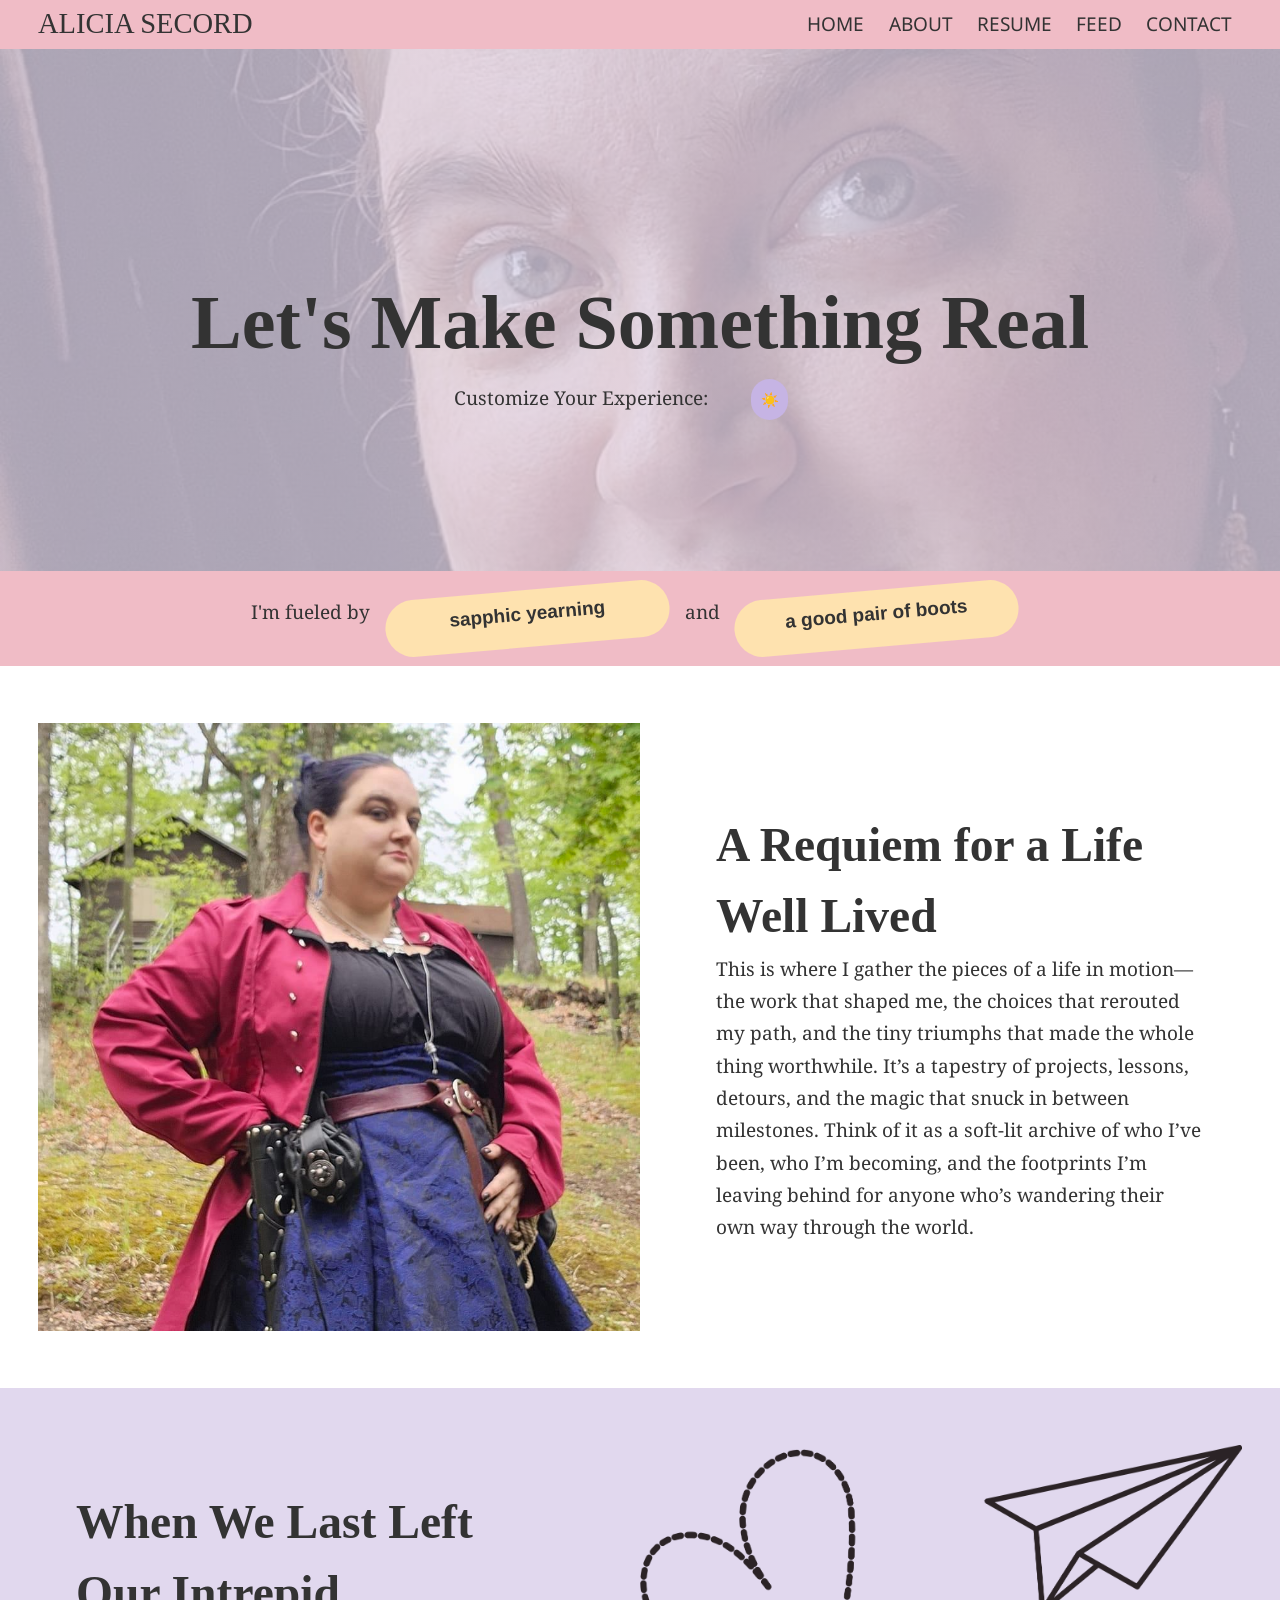
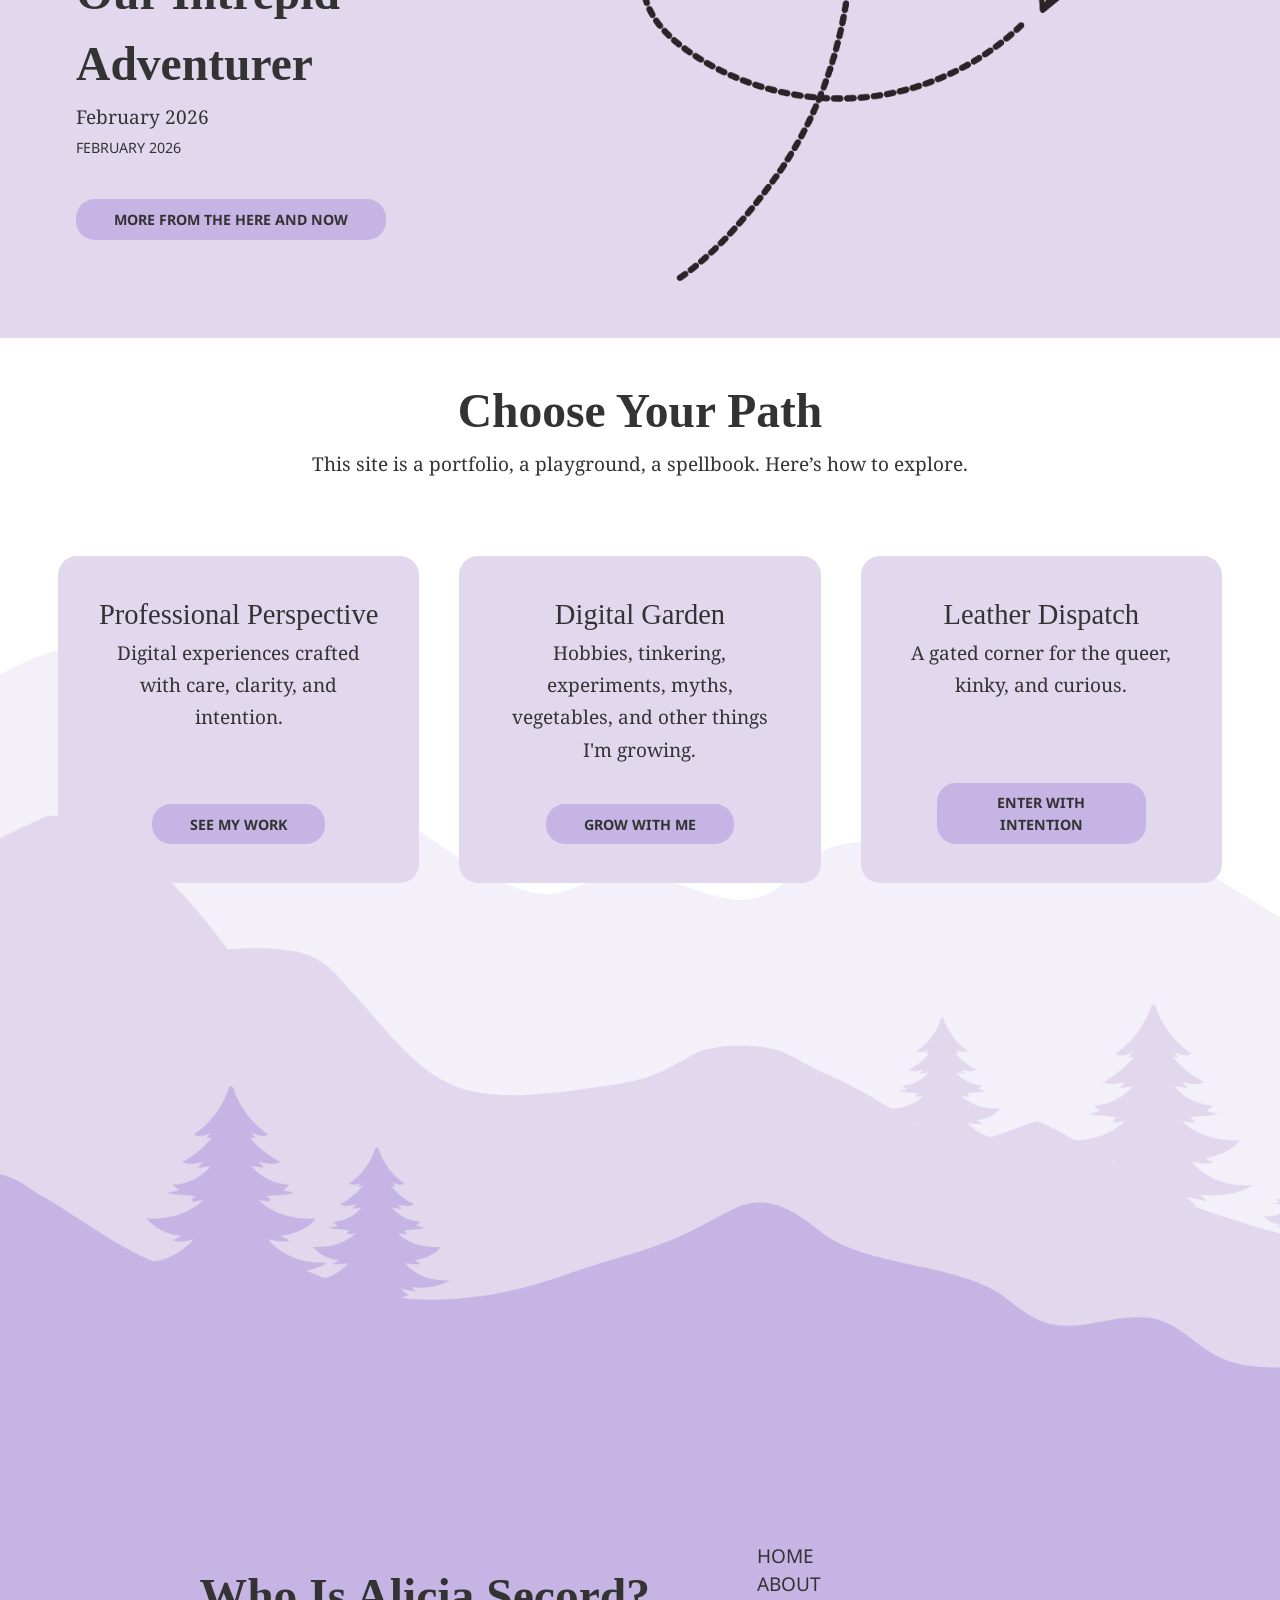
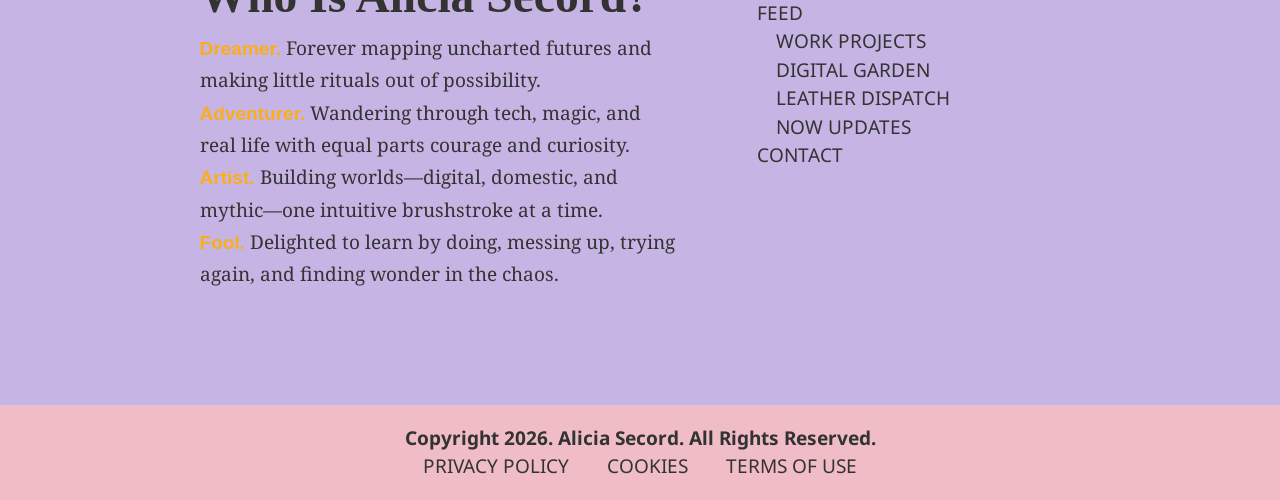
==== index.html @ cc332900 "Home Page v4 Updating responsiveness" ====
<!DOCTYPE html>
<html data-theme="system">
<head>
    <title>Alicia Secord | Portfolio, Grimoire, Digital Garden</title>

    <meta name="description" content="Explore the personal website of Alicia Secord, frontend developer and designer.">
    <meta name="robots" content="index, follow">
    <meta name="viewport" content="width=device-width, initial-scale=1.0">
    <meta charset="UTF-8">
    <meta name="author" content="Alicia Secord">
    <meta http-equiv="content-language" content="en">
    <meta name="rating" content="mature" />

    <meta property="og:title" content="Alicia Secord | Portfolio, Grimoire, Digital Garden" />
    <meta property="og:description" content="The personal website of Alicia Secord, frontend developer and designer." />
    <meta property="og:image" content="" />

    <link rel="canonical" href="https://aliciasecord.com">
    <link rel="stylesheet" href="styles.css"> 

    <link rel="preconnect" href="https://fonts.googleapis.com">
    <link rel="preconnect" href="https://fonts.gstatic.com" crossorigin>
    <link href="https://fonts.googleapis.com/css2?family=IM+Fell+DW+Pica:ital@0;1&family=Noto+Sans:ital,wght@0,100..900;1,100..900&family=Noto+Serif:ital,wght@0,100..900;1,100..900&display=swap" rel="stylesheet">
</head>

<body>
    <header>
        <div class="inner">
            <p>Alicia Secord <button id="nav-toggle">☰</button></p>
            <nav id="nav-main mobile-hide">
                <a href="/">Home</a>
                <a href="/about">About</a>
                <a href="/resume">Resume</a>
                <a href="/feed">Feed</a>
                <a href="/contact">Contact</a>
            </nav>
        </div>
    </header>
    <main>
        <section class="background-image hero" id="home-hero">
            <h1>Let's Make Something Real</h1>
            <p>Customize Your Experience: <button id="theme-toggle" class="btn btn-main" aria-label="Toggle color theme">🌙</button></p>
        </section>
        <section class="" id="fueled-by">
            <p>I'm fueled by <span class="fuel">sapphic yearning</span> and <span class="fuel">a good pair of boots</span></p>
        </section>
        <section class="inner img-module img-left">
            <img class="object-cover" src="images/Alicia-privateer.png" alt="">
            <div class="text-col">
                <h2>A Requiem for a Life Well Lived</h2>
                <p>This is where I gather the pieces of a life in motion—the work that shaped me, the choices that rerouted my path, and the tiny triumphs that made the whole thing worthwhile. It’s a tapestry of projects, lessons, detours, and the magic that snuck in between milestones. Think of it as a soft-lit archive of who I’ve been, who I’m becoming, and the footprints I’m leaving behind for anyone who’s wandering their own way through the world.</p>
            </div>
        </section>
        <section class="inner img-module img-right bg-secondary">
            <img class="dark-icon object-contain" src="images/blast-icon.png" alt="">
            <img class="light-icon object-contain" src="images/airplane-icon.png" alt="">
            <div class="text-col">
                <h2>When We Last Left Our Intrepid Adventurer</h2>
                <p id="now-update">February 2026</p>
                <time id="now-update-timestamp">February 2026</time>
                <p><a class="btn btn-main" href="/now" title="">More From the Here and Now</a></p>
            </div>
        </section>
        <section class="inner padded text-center" id="choose-your-path">
            <h2>Choose Your Path</h2>
            <p>This site is a portfolio, a playground, a spellbook. Here’s how to explore.</p>
            <div class="three-across">
                <article class="background-image">
                    <div>
                        <h3>Professional Perspective</h3>
                        <p>Digital experiences crafted with care, clarity, and intention.</p>
                    </div>
                    <a class="btn btn-main" href="/work" title="">See My Work</a>
                </article>
                <article class="background-image flex-col justify-space-between align-center">
                    <div>
                        <h3>Digital Garden</h3>
                        <p>Hobbies, tinkering, experiments, myths, vegetables, and other things I'm growing.</p>
                    </div>
                    <a class="btn btn-main" href="/hobbies" title="">Grow with Me</a>
                </article>
                <article class="background-image flex-col justify-space-between align-center">
                    <div>
                        <h3>Leather Dispatch</h3>
                        <p>A gated corner for the queer, kinky, and curious.</p>
                    </div>
                    <a class="btn btn-main" href="/dispatch" title="">Enter with Intention</a>
                </article>
            </div>
        </section>
    </main>
    <footer>
        <div id="footer-bg-img" class="background-image">&nbsp;</div>
        <div id="footer-bg">        
        <div class="inner flex-row justify-center align-start">
        <section id="footer-left">
            <h2>Who Is Alicia Secord?</h2>
            <p><mark class="bold">Dreamer.</mark> Forever mapping uncharted futures and making little rituals out of possibility.</p>
            <p><mark class="bold">Adventurer.</mark> Wandering through tech, magic, and real life with   equal parts courage and curiosity.</p>
            <p><mark class="bold">Artist.</mark> Building worlds—digital, domestic, and mythic—one intuitive brushstroke at a time.</p>
            <p><mark class="bold">Fool.</mark> Delighted to learn by doing, messing up, trying again, and finding wonder in the chaos.</p>
        </section>
        <section id="footer-nav" class="flex-col">
            <a href="/">Home</a>
            <a href="/about">About</a>
            <a href="/feed">Feed</a>
            <div class="footer-subnav">
                <a href="/feed/work-projects">Work Projects</a>
                <a href="/feed/digital-garden">Digital Garden</a>
                <a href="/feed/leather-dispatch">Leather Dispatch</a>
                <a href="/feed/updates">Now Updates</a>
            </div>
            <a href="/contact">Contact</a>
        </section>
        </div>
        </div>
        <section id="footer-copyright" class="text-center">
            <h2>Copyright 2026. Alicia Secord. All Rights Reserved.</h2>
            <div class="flex-row justify-center" id="footer-terms">
                <a class="/terms/privacy-policy">Privacy Policy</a>
                <a class="/terms/cookies">Cookies</a>
                <a class="/terms/terms-of-use">Terms of Use</a>
            </div>
        </section>
    </footer>

    <script src="scripts/theme.js"></script>

</body>
</html>
---- styles.css ----
@charset "UTF-8";

@layer reset, theme, utilities;

@import "styles/reset.css" layer(reset);
@import "styles/theme.css" layer(theme);
@import "styles/utilities.css" layer(utilities);
@import "styles/components.css" layer(components);
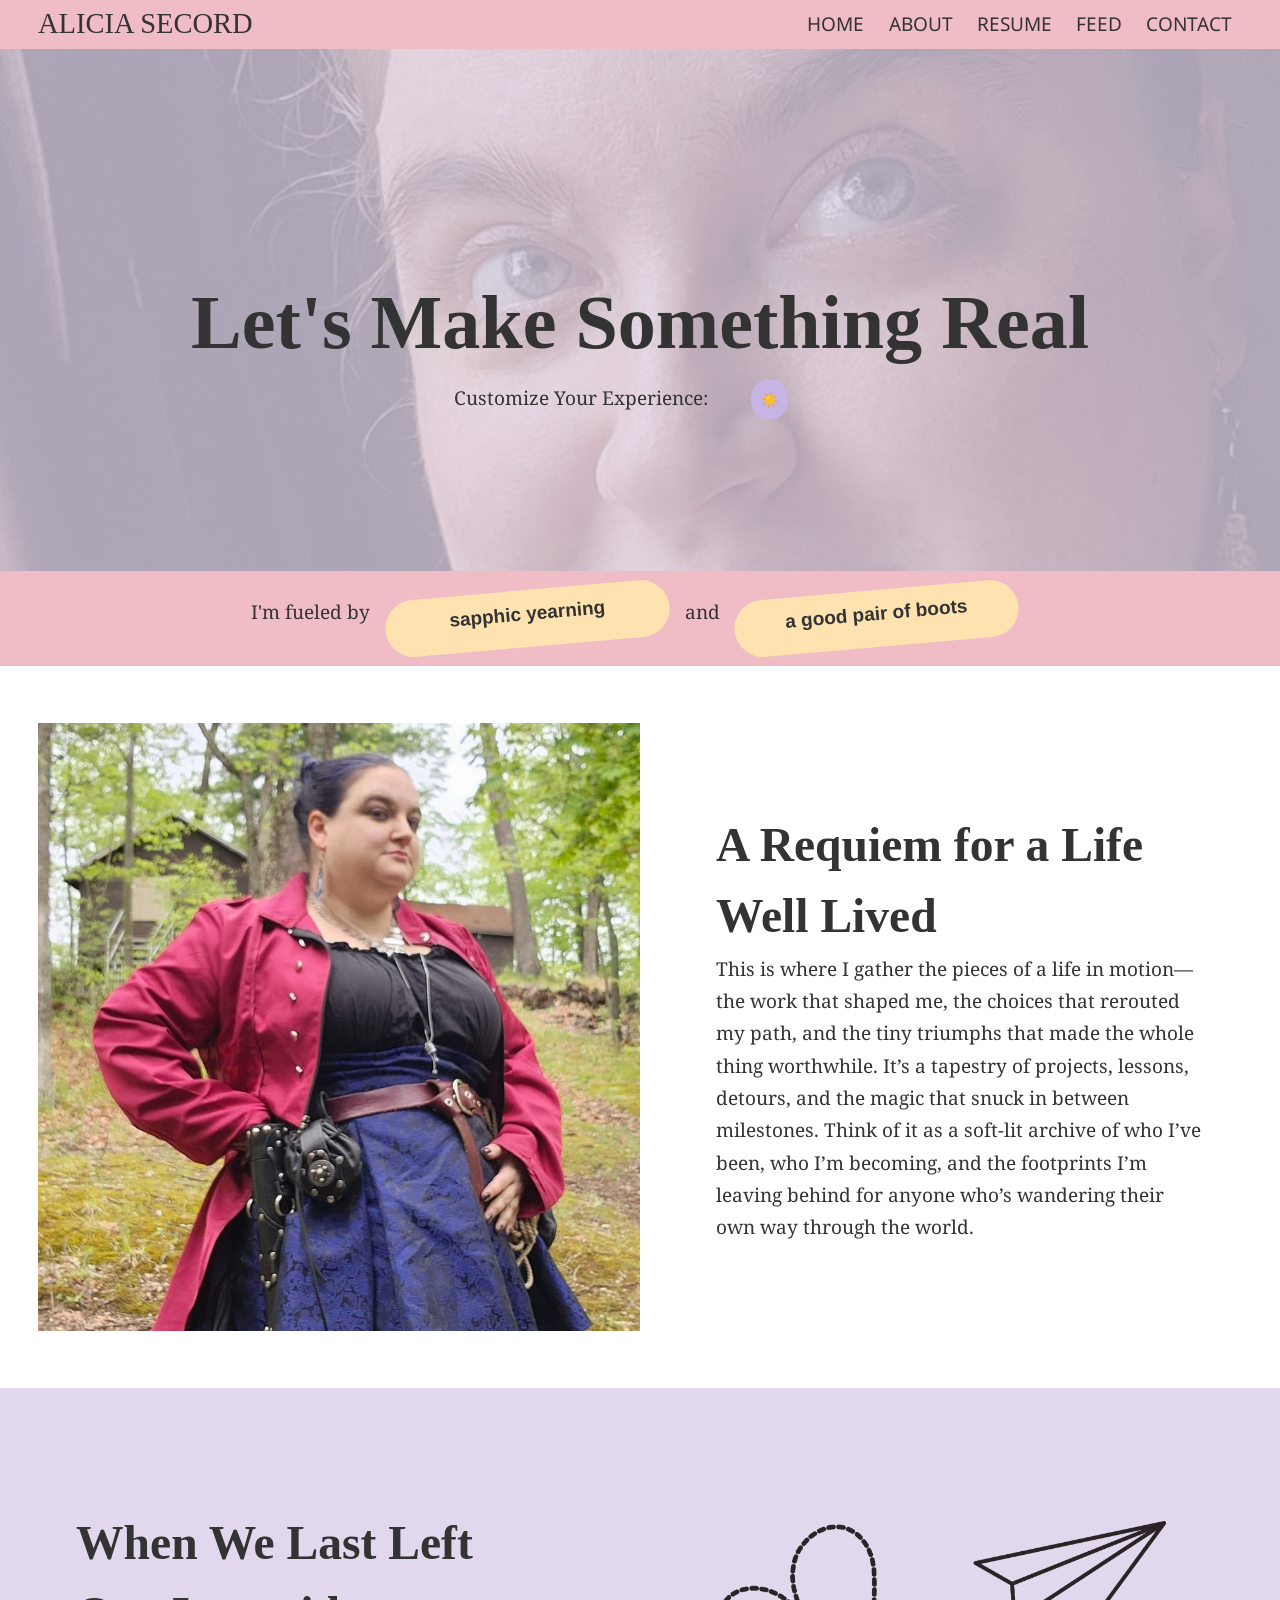
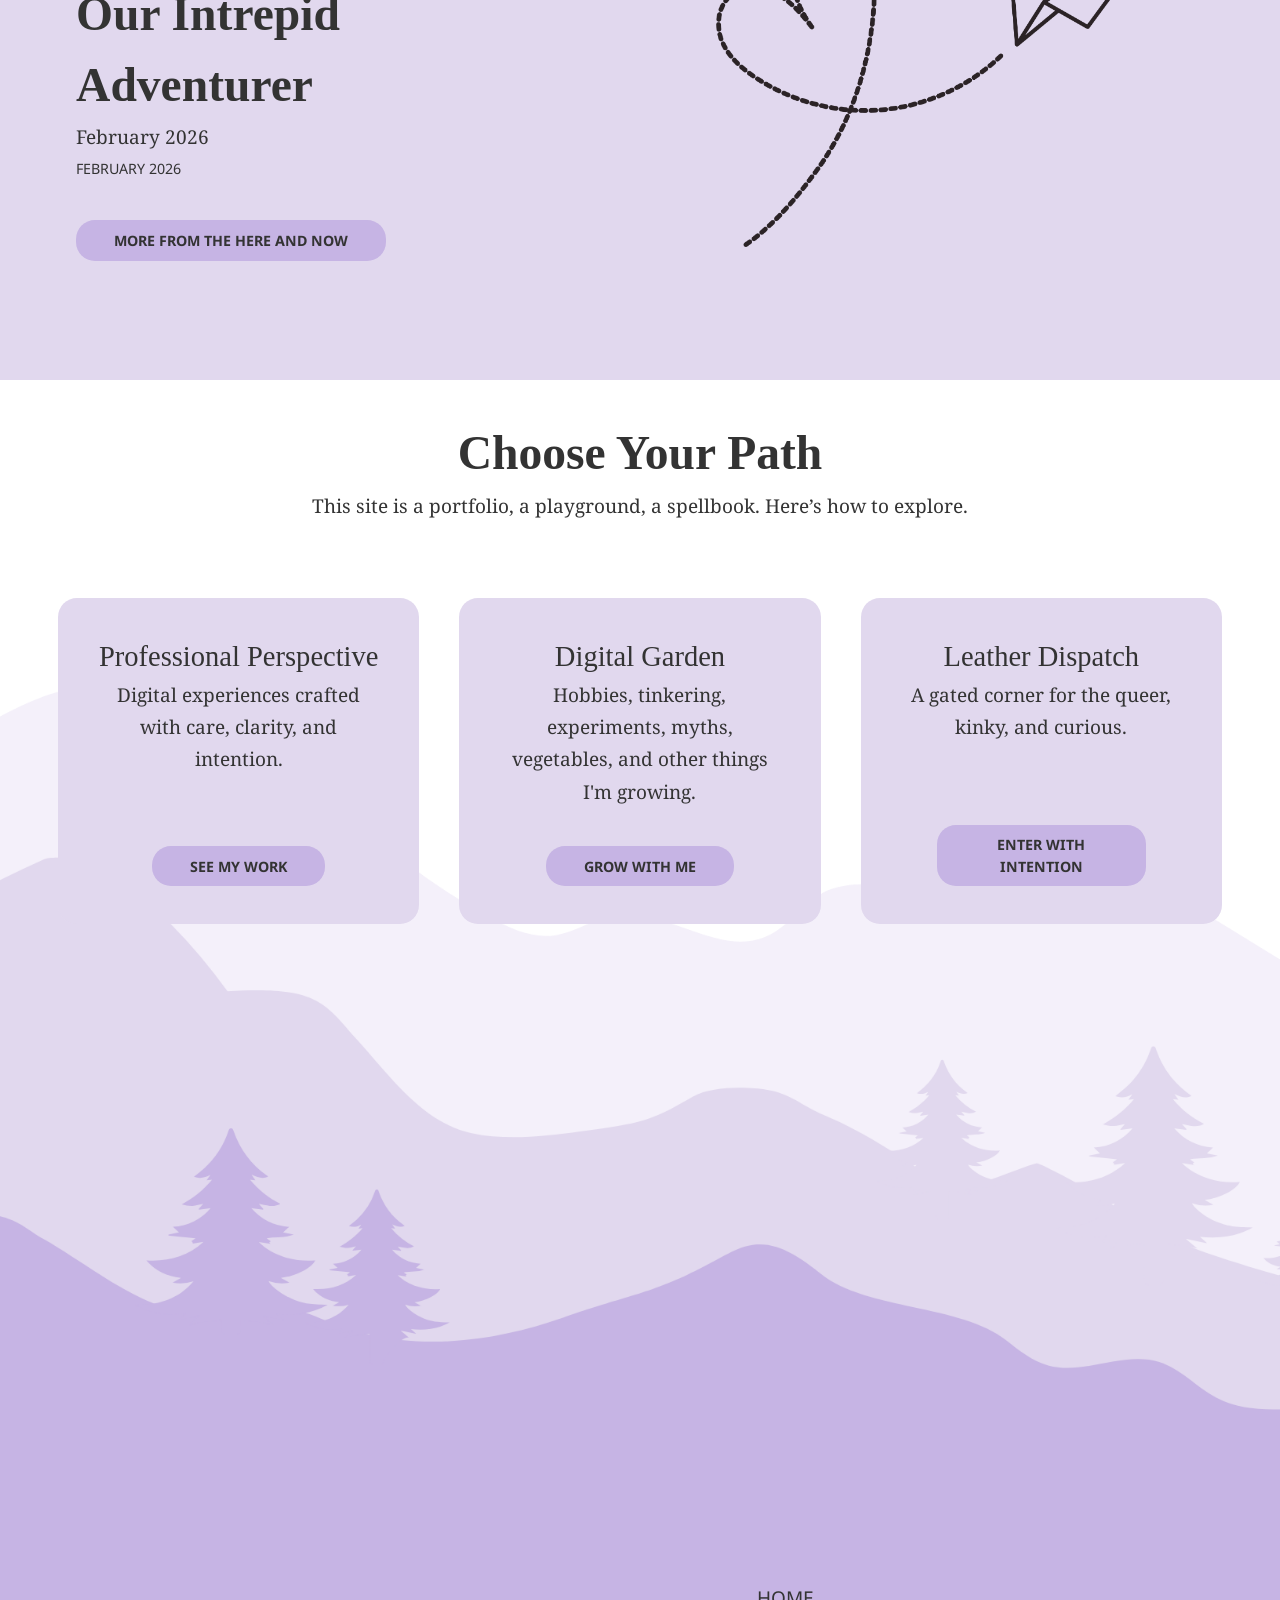
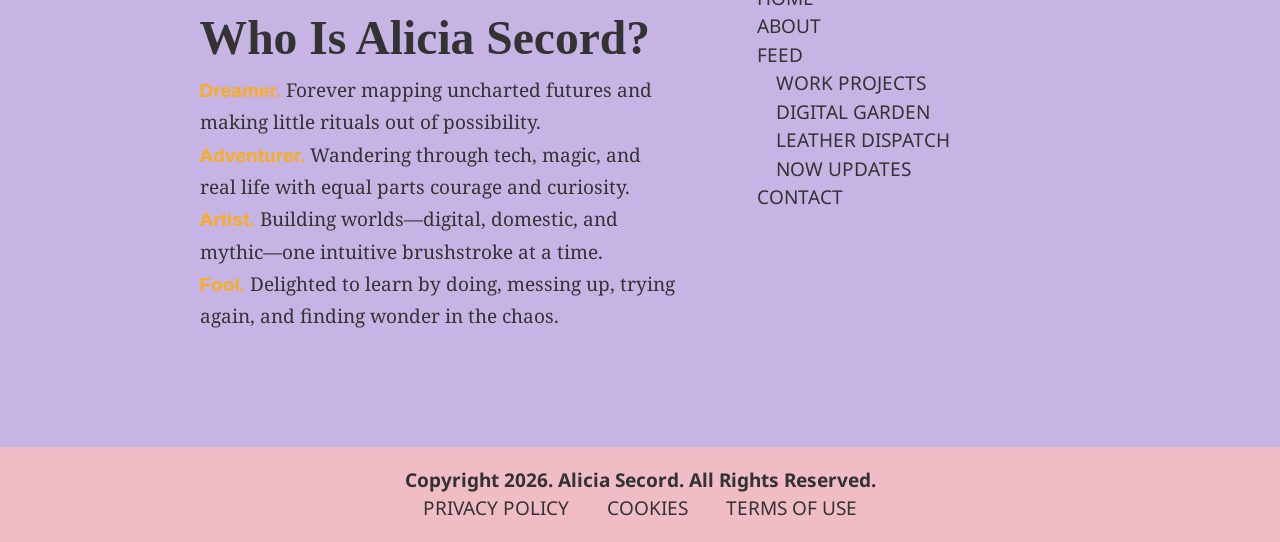
==== commit dd71e2b6: "Homepage v0.9" ====
--- a/index.html
+++ b/index.html
@@ -27,7 +27,7 @@
     <header>
         <div class="inner">
             <p>Alicia Secord <button id="nav-toggle">☰</button></p>
-            <nav id="nav-main mobile-hide">
+            <nav id="nav-main" class="mobile-hide">
                 <a href="/">Home</a>
                 <a href="/about">About</a>
                 <a href="/resume">Resume</a>
@@ -125,6 +125,7 @@
     </footer>
 
     <script src="scripts/theme.js"></script>
+    <script src="scripts/menu.js"></script>
 
 </body>
 </html> 
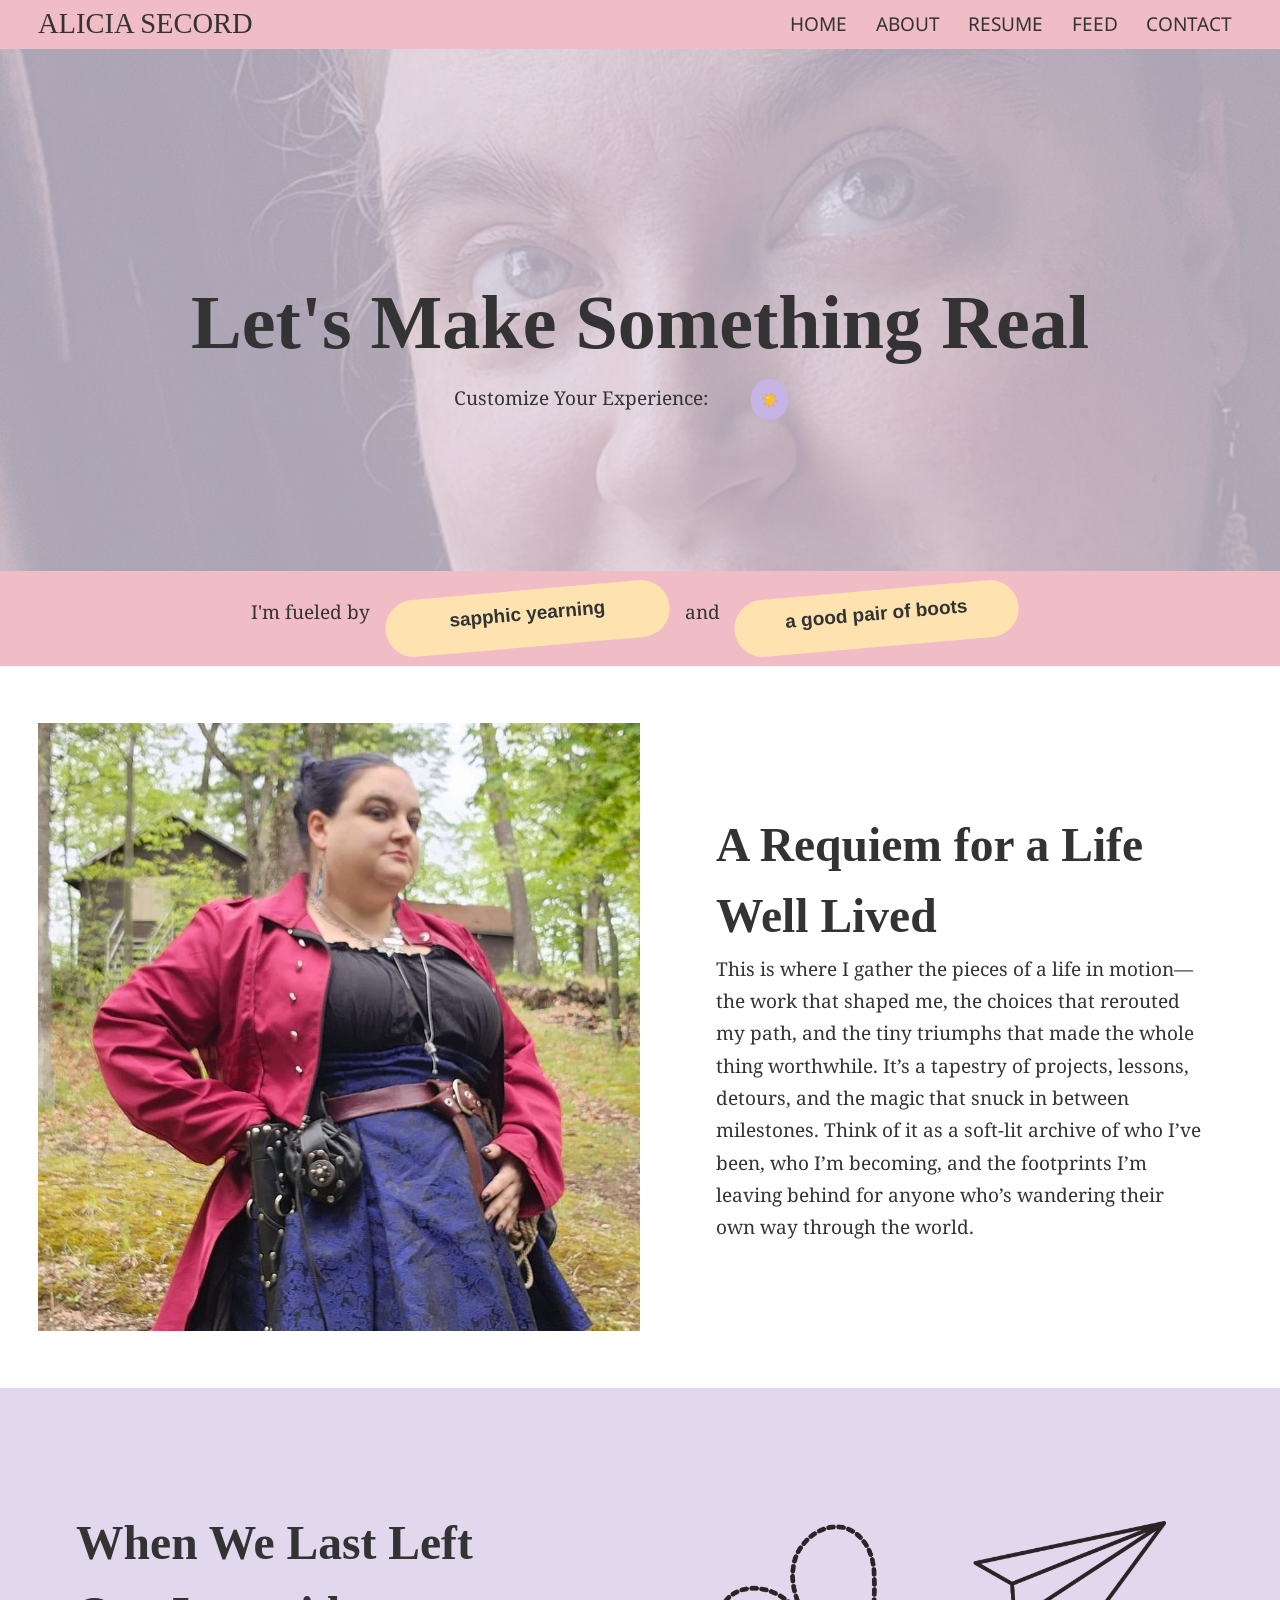
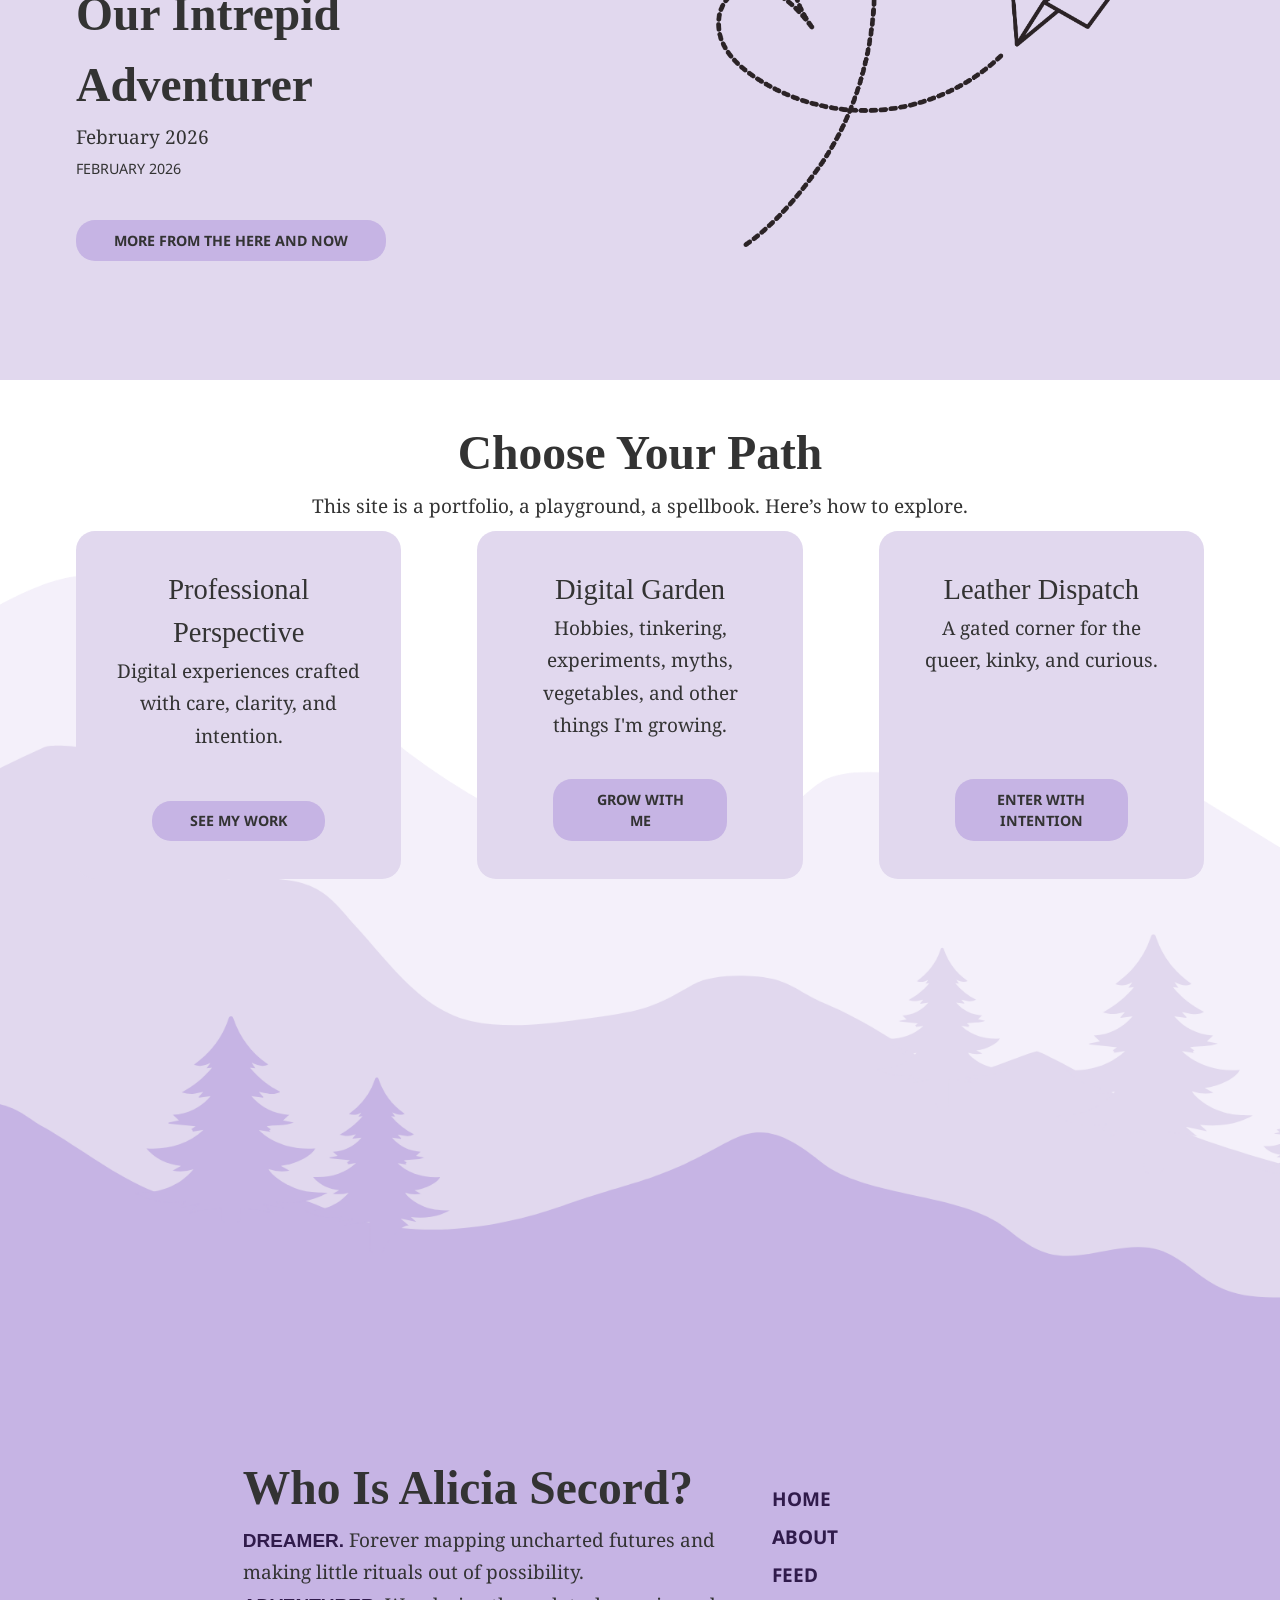
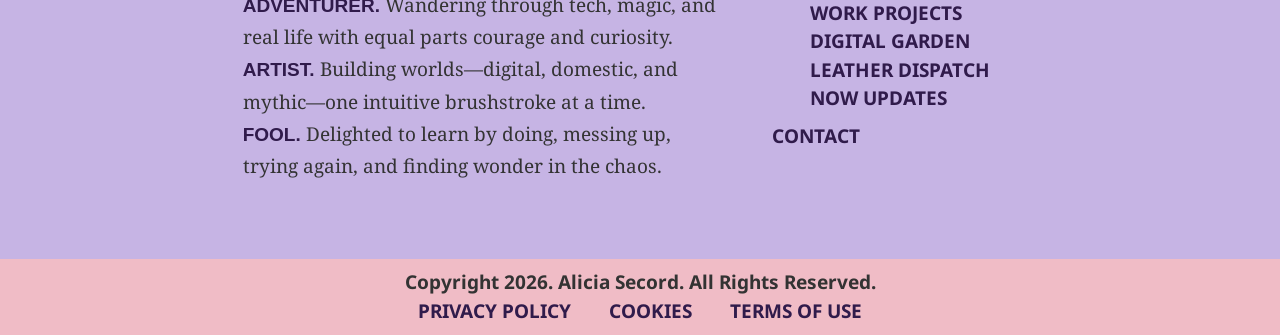
==== commit 39f764ef: "Home Page v0.15" ====
--- a/index.html
+++ b/index.html
@@ -26,7 +26,7 @@
 <body>
     <header>
         <div class="inner">
-            <p>Alicia Secord <button id="nav-toggle">☰</button></p>
+            <div id="header-label"><p>Alicia Secord</p> <button id="nav-toggle">☰</button></div>
             <nav id="nav-main" class="mobile-hide">
                 <a href="/">Home</a>
                 <a href="/about">About</a>
@@ -90,9 +90,9 @@
         </section>
     </main>
     <footer>
-        <div id="footer-bg-img" class="background-image">&nbsp;</div>
+        <div id="footer-bg-img">&nbsp;</div>
         <div id="footer-bg">        
-        <div class="inner flex-row justify-center align-start">
+        <div class="inner">
         <section id="footer-left">
             <h2>Who Is Alicia Secord?</h2>
             <p><mark class="bold">Dreamer.</mark> Forever mapping uncharted futures and making little rituals out of possibility.</p>
@@ -100,7 +100,7 @@
             <p><mark class="bold">Artist.</mark> Building worlds—digital, domestic, and mythic—one intuitive brushstroke at a time.</p>
             <p><mark class="bold">Fool.</mark> Delighted to learn by doing, messing up, trying again, and finding wonder in the chaos.</p>
         </section>
-        <section id="footer-nav" class="flex-col">
+        <section id="footer-nav">
             <a href="/">Home</a>
             <a href="/about">About</a>
             <a href="/feed">Feed</a>
@@ -114,7 +114,7 @@
         </section>
         </div>
         </div>
-        <section id="footer-copyright" class="text-center">
+        <section id="footer-copyright">
             <h2>Copyright 2026. Alicia Secord. All Rights Reserved.</h2>
             <div class="flex-row justify-center" id="footer-terms">
                 <a class="/terms/privacy-policy">Privacy Policy</a>
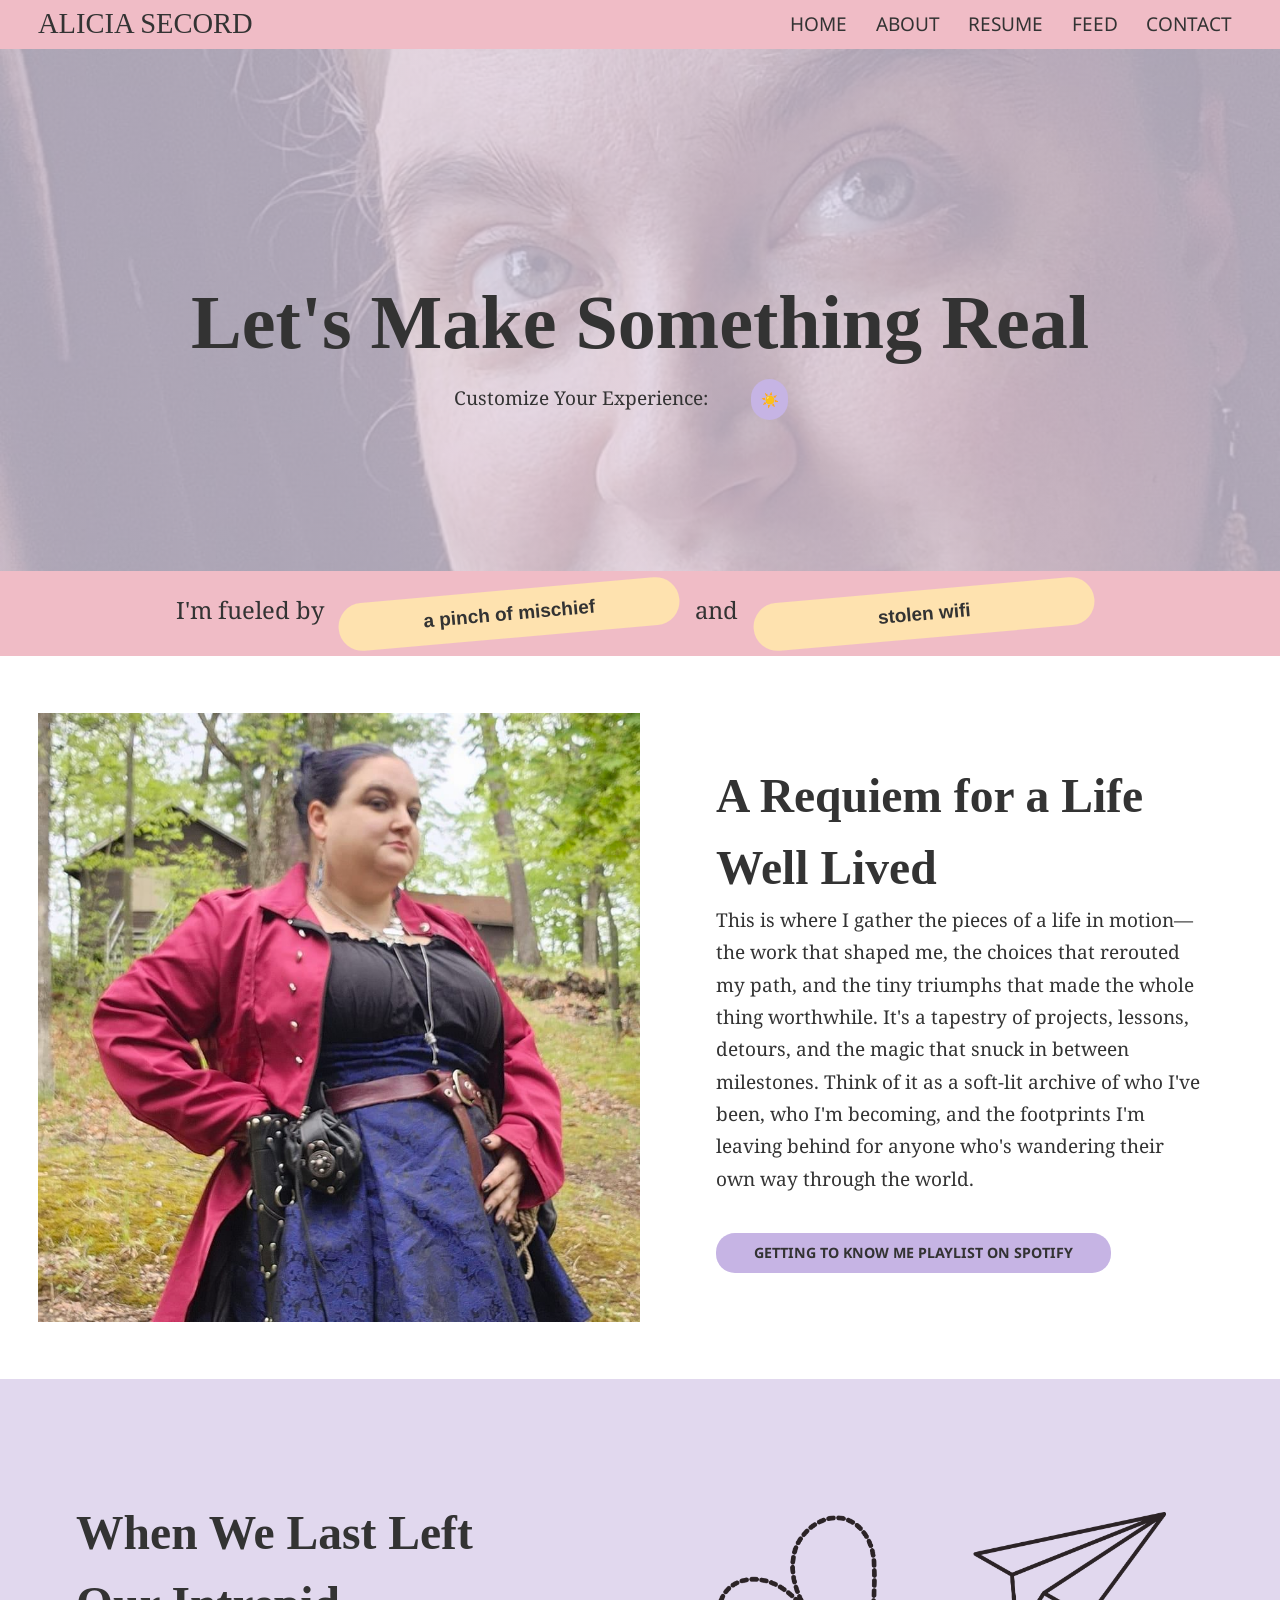
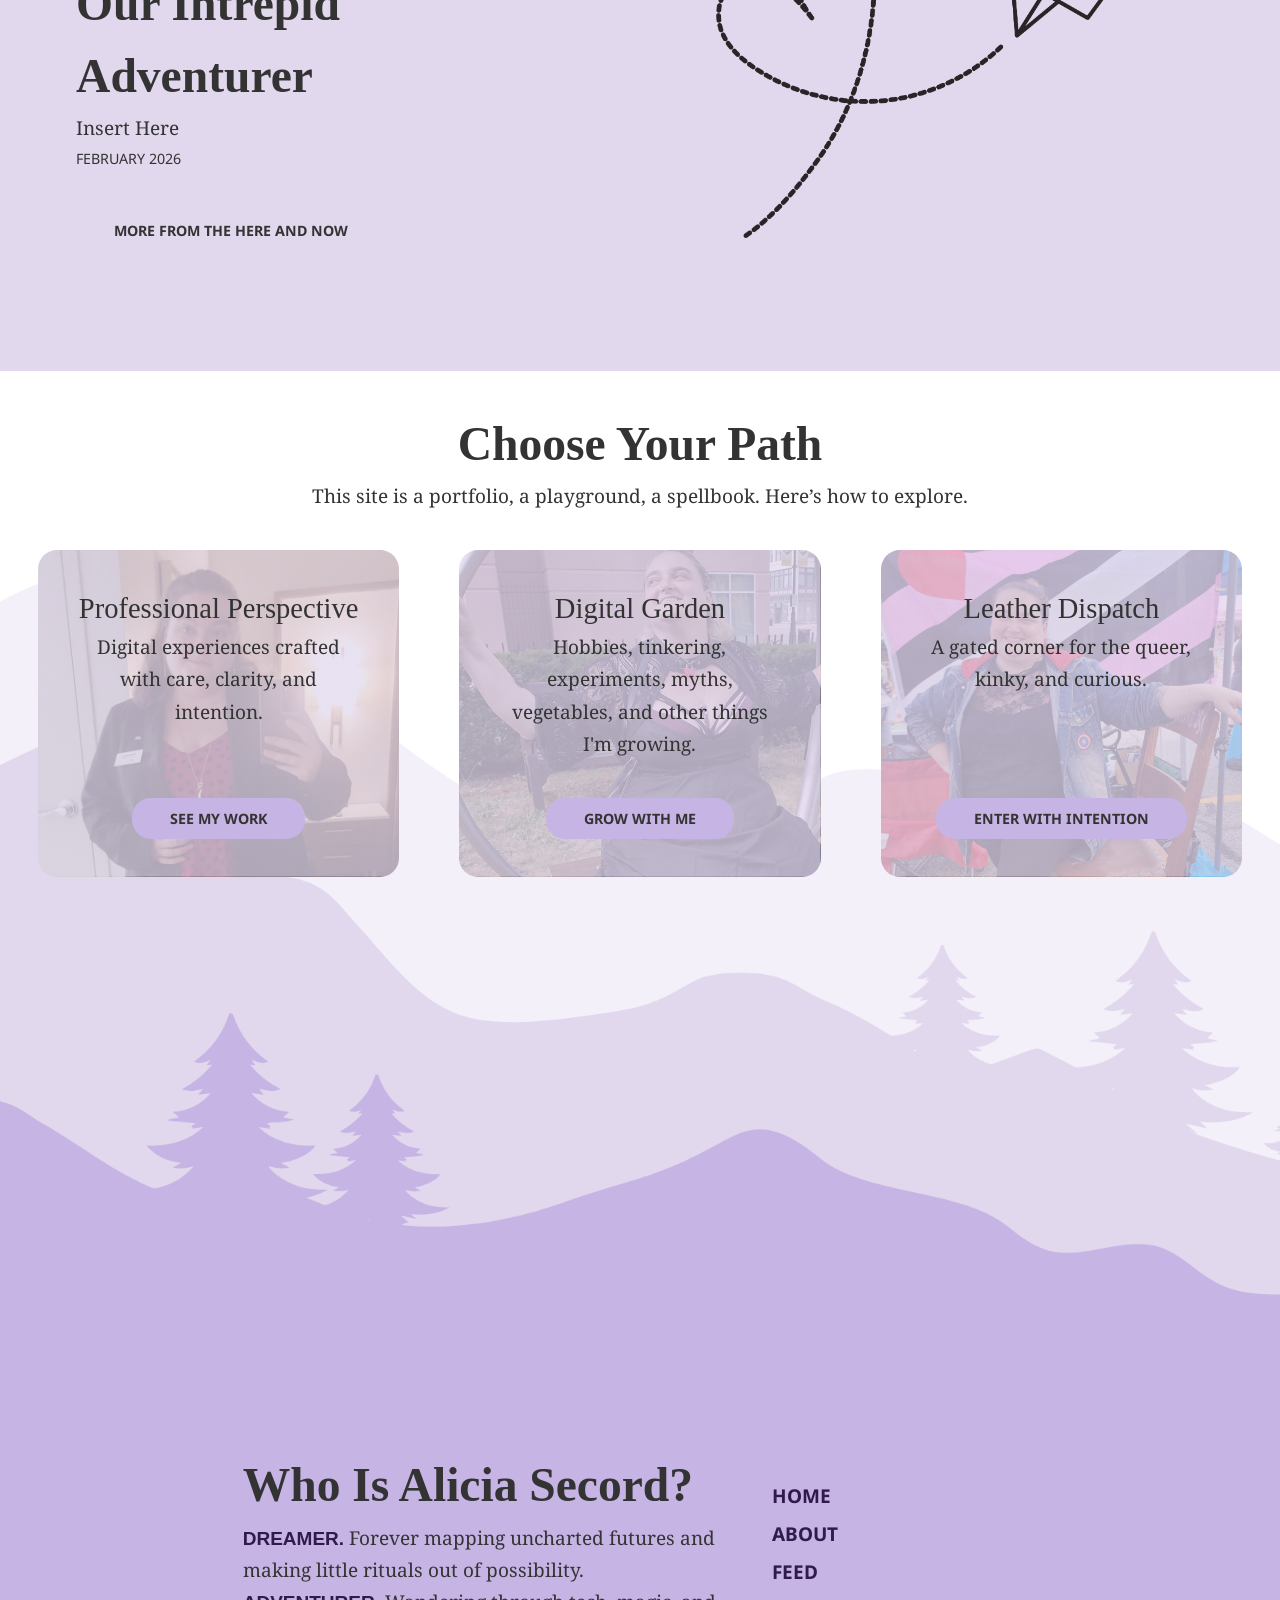
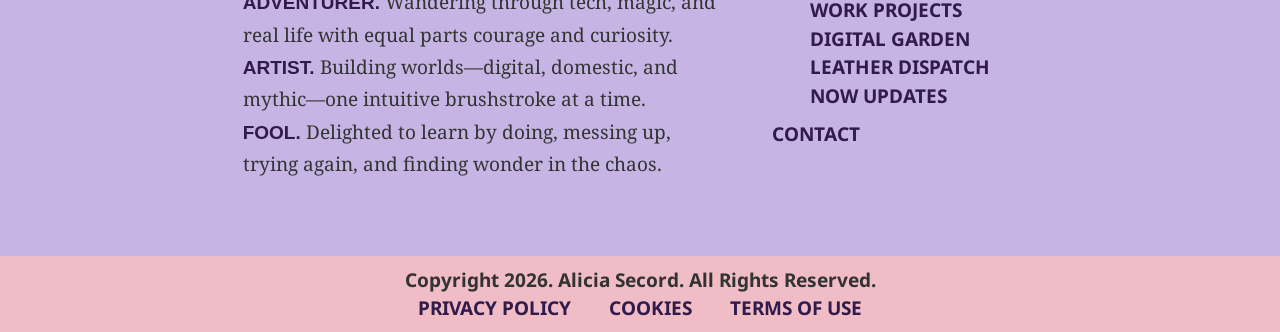
==== commit 0c573e8b: "Home Page v1.0 Home page details are done!" ====
--- a/index.html
+++ b/index.html
@@ -41,14 +41,15 @@
             <h1>Let's Make Something Real</h1>
             <p>Customize Your Experience: <button id="theme-toggle" class="btn btn-main" aria-label="Toggle color theme">🌙</button></p>
         </section>
-        <section class="" id="fueled-by">
-            <p>I'm fueled by <span class="fuel">sapphic yearning</span> and <span class="fuel">a good pair of boots</span></p>
+        <section id="fueled-by">
+            <p><span>I'm fueled by</span> <span class="fuel">sapphic yearning</span> <span>and</span> <span class="fuel">a good pair of boots</span></p>
         </section>
         <section class="inner img-module img-left">
             <img class="object-cover" src="images/Alicia-privateer.png" alt="">
             <div class="text-col">
                 <h2>A Requiem for a Life Well Lived</h2>
-                <p>This is where I gather the pieces of a life in motion—the work that shaped me, the choices that rerouted my path, and the tiny triumphs that made the whole thing worthwhile. It’s a tapestry of projects, lessons, detours, and the magic that snuck in between milestones. Think of it as a soft-lit archive of who I’ve been, who I’m becoming, and the footprints I’m leaving behind for anyone who’s wandering their own way through the world.</p>
+                <p>This is where I gather the pieces of a life in motion—the work that shaped me, the choices that rerouted my path, and the tiny triumphs that made the whole thing worthwhile. It's a tapestry of projects, lessons, detours, and the magic that snuck in between milestones. Think of it as a soft-lit archive of who I've been, who I'm becoming, and the footprints I'm leaving behind for anyone who's wandering their own way through the world.</p>
+                <p><a class="btn btn-main" href="https://open.spotify.com/playlist/2QHJ5H9ys5zM08G89kpb28?si=c8ddce1062444d40" title="Spotify link">Getting to Know Me playlist on Spotify</a></p>
             </div>
         </section>
         <section class="inner img-module img-right bg-secondary">
@@ -56,30 +57,30 @@
             <img class="light-icon object-contain" src="images/airplane-icon.png" alt="">
             <div class="text-col">
                 <h2>When We Last Left Our Intrepid Adventurer</h2>
-                <p id="now-update">February 2026</p>
+                <p id="now-update">Insert Here</p>
                 <time id="now-update-timestamp">February 2026</time>
-                <p><a class="btn btn-main" href="/now" title="">More From the Here and Now</a></p>
+                <p><a class="btn btn-secondary" href="/now" title="">More From the Here and Now</a></p>
             </div>
         </section>
         <section class="inner padded text-center" id="choose-your-path">
             <h2>Choose Your Path</h2>
             <p>This site is a portfolio, a playground, a spellbook. Here’s how to explore.</p>
             <div class="three-across">
-                <article class="background-image">
+                <article class="background-image" id="home-professional">
                     <div>
                         <h3>Professional Perspective</h3>
                         <p>Digital experiences crafted with care, clarity, and intention.</p>
                     </div>
                     <a class="btn btn-main" href="/work" title="">See My Work</a>
                 </article>
-                <article class="background-image flex-col justify-space-between align-center">
+                <article class="background-image" id="home-personal">
                     <div>
                         <h3>Digital Garden</h3>
                         <p>Hobbies, tinkering, experiments, myths, vegetables, and other things I'm growing.</p>
                     </div>
                     <a class="btn btn-main" href="/hobbies" title="">Grow with Me</a>
                 </article>
-                <article class="background-image flex-col justify-space-between align-center">
+                <article class="background-image" id="home-leather">
                     <div>
                         <h3>Leather Dispatch</h3>
                         <p>A gated corner for the queer, kinky, and curious.</p>
@@ -126,6 +127,7 @@
 
     <script src="scripts/theme.js"></script>
     <script src="scripts/menu.js"></script>
+    <script src="scripts/fuel.js"></script>
 
 </body>
 </html> 
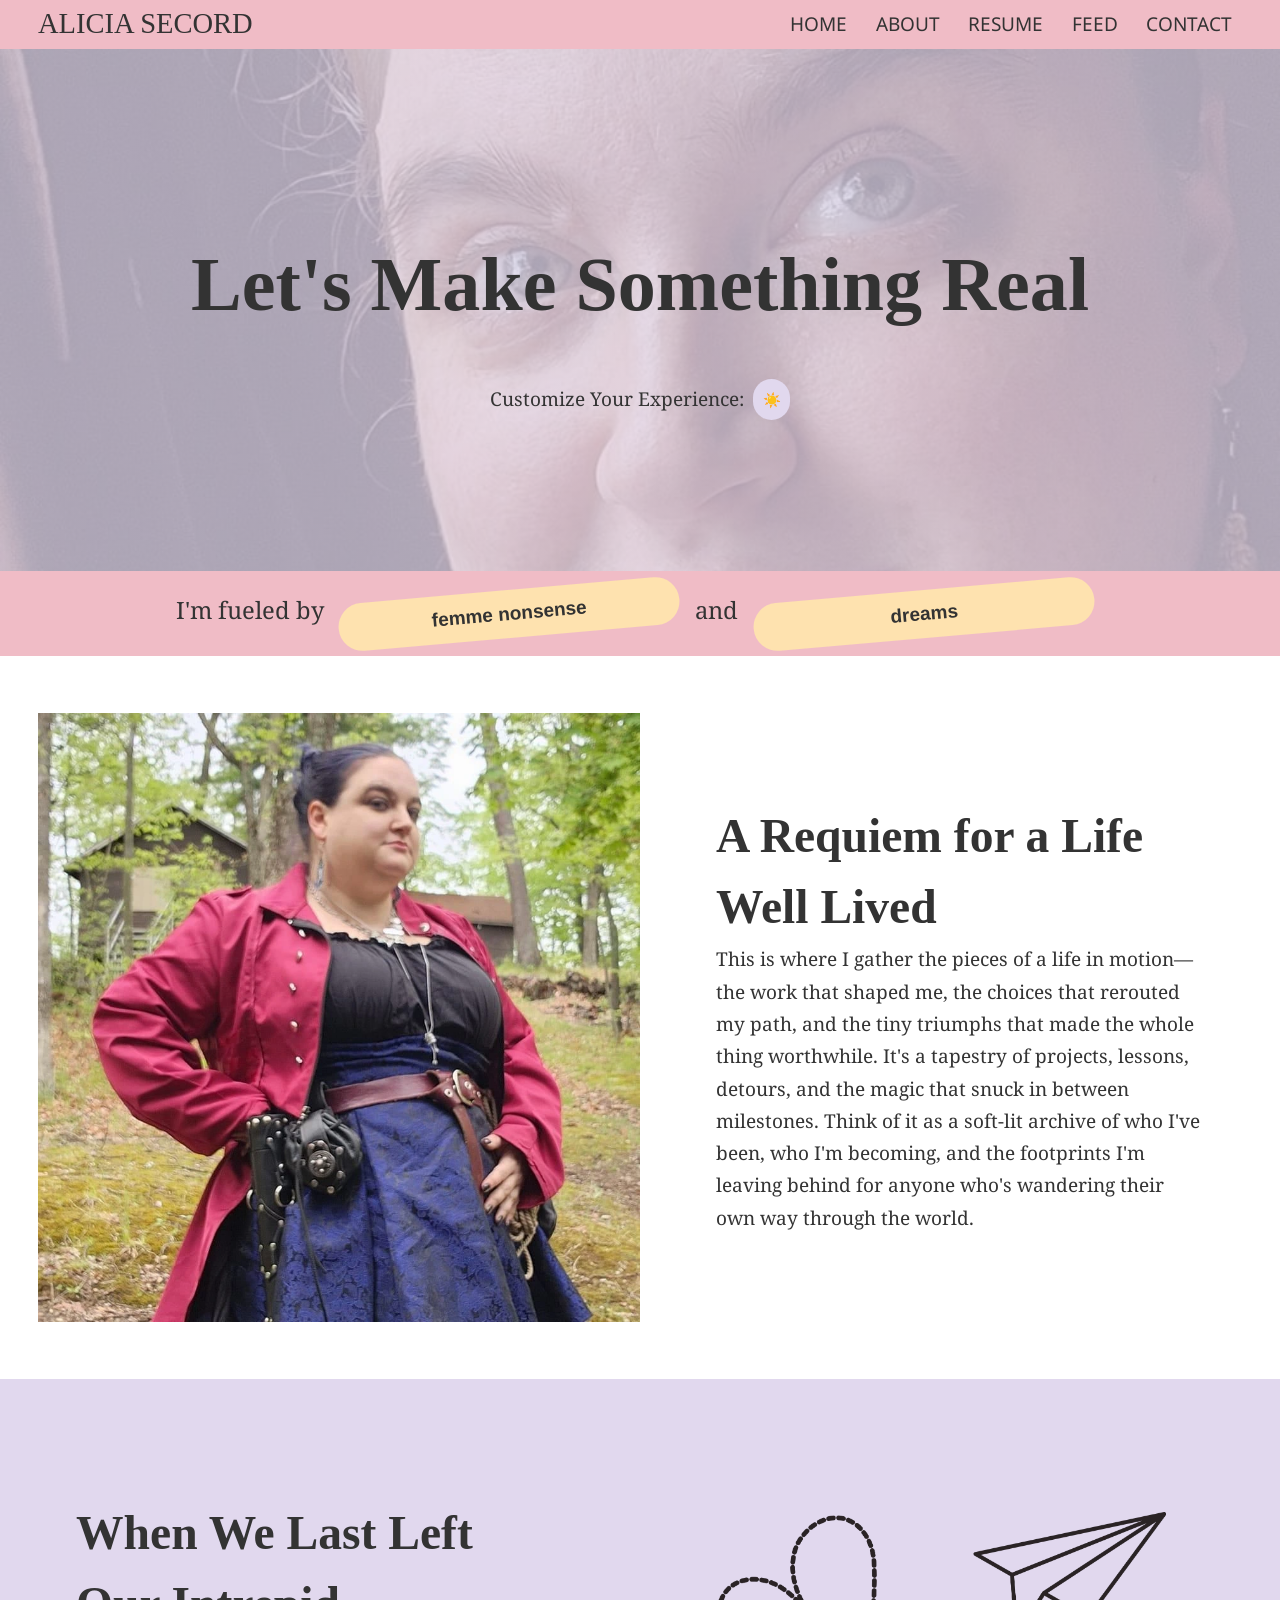
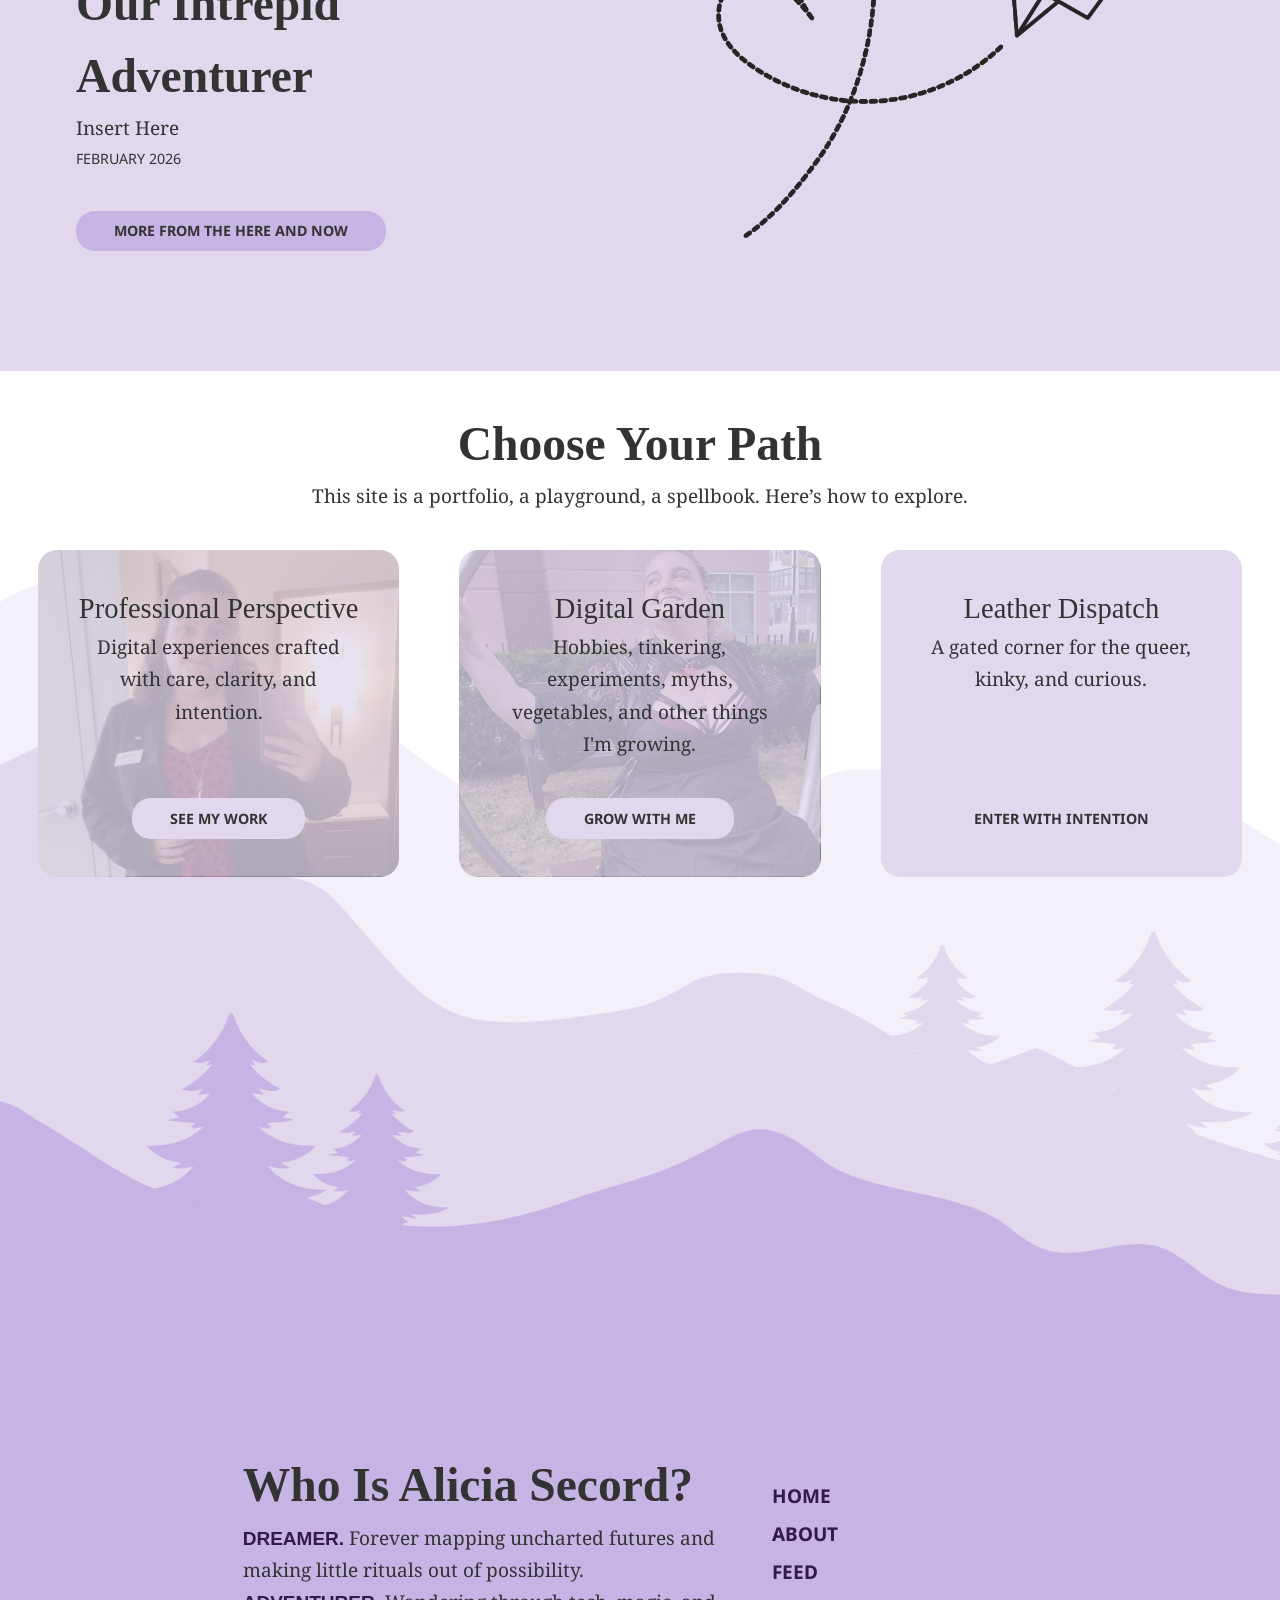
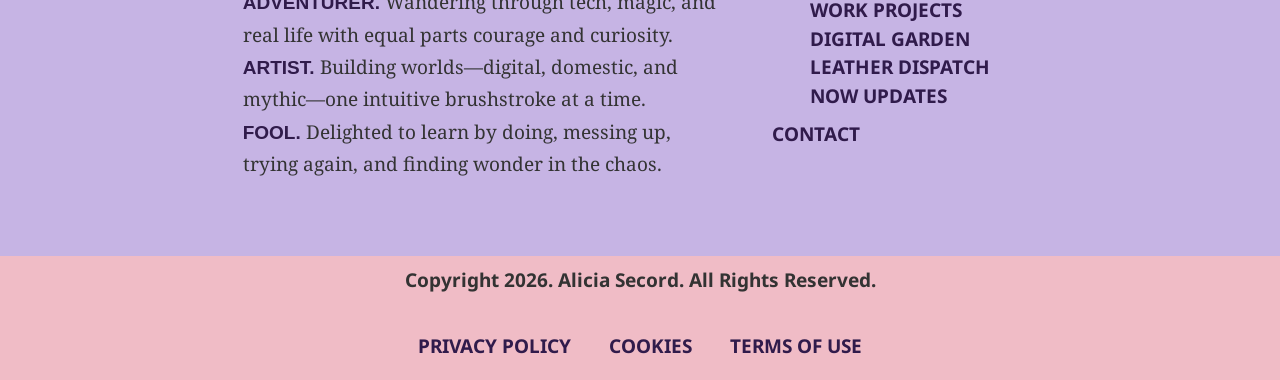
==== commit f63d7ce2: "Updated images to webp format" ====
--- a/index.html
+++ b/index.html
@@ -15,6 +15,8 @@
     <meta property="og:description" content="The personal website of Alicia Secord, frontend developer and designer." />
     <meta property="og:image" content="" />
 
+    <link rel="icon" type="images/x-icon" href="images/favicon.ico">
+
     <link rel="canonical" href="https://aliciasecord.com">
     <link rel="stylesheet" href="styles.css"> 
 
@@ -24,6 +26,9 @@
 </head>
 
 <body>
+    <!-- ======================
+     GLOBAL HEADER
+     ====================== -->
     <header>
         <div class="inner">
             <div id="header-label"><p>Alicia Secord</p> <button id="nav-toggle">☰</button></div>
@@ -36,25 +41,27 @@
             </nav>
         </div>
     </header>
+    <!-- ======================
+     PAGE MAIN
+     ====================== -->
     <main>
         <section class="background-image hero" id="home-hero">
             <h1>Let's Make Something Real</h1>
-            <p>Customize Your Experience: <button id="theme-toggle" class="btn btn-main" aria-label="Toggle color theme">🌙</button></p>
+            <div><p>Customize Your Experience:</p> <button id="theme-toggle" class="btn btn-main" aria-label="Toggle color theme">🌙</button></div>
         </section>
         <section id="fueled-by">
             <p><span>I'm fueled by</span> <span class="fuel">sapphic yearning</span> <span>and</span> <span class="fuel">a good pair of boots</span></p>
         </section>
         <section class="inner img-module img-left">
-            <img class="object-cover" src="images/Alicia-privateer.png" alt="">
+            <img class="object-cover" src="images/Alicia-privateer.webp" alt="">
             <div class="text-col">
                 <h2>A Requiem for a Life Well Lived</h2>
                 <p>This is where I gather the pieces of a life in motion—the work that shaped me, the choices that rerouted my path, and the tiny triumphs that made the whole thing worthwhile. It's a tapestry of projects, lessons, detours, and the magic that snuck in between milestones. Think of it as a soft-lit archive of who I've been, who I'm becoming, and the footprints I'm leaving behind for anyone who's wandering their own way through the world.</p>
-                <p><a class="btn btn-main" href="https://open.spotify.com/playlist/2QHJ5H9ys5zM08G89kpb28?si=c8ddce1062444d40" title="Spotify link">Getting to Know Me playlist on Spotify</a></p>
             </div>
         </section>
         <section class="inner img-module img-right bg-secondary">
-            <img class="dark-icon object-contain" src="images/blast-icon.png" alt="">
-            <img class="light-icon object-contain" src="images/airplane-icon.png" alt="">
+            <img class="dark-icon object-contain" src="images/blast-icon.webp" alt="">
+            <img class="light-icon object-contain" src="images/airplane-icon.webp" alt="">
             <div class="text-col">
                 <h2>When We Last Left Our Intrepid Adventurer</h2>
                 <p id="now-update">Insert Here</p>
@@ -90,6 +97,9 @@
             </div>
         </section>
     </main>
+    <!-- ======================
+     GLOBAL FOOTER
+     ====================== -->
     <footer>
         <div id="footer-bg-img">&nbsp;</div>
         <div id="footer-bg">        
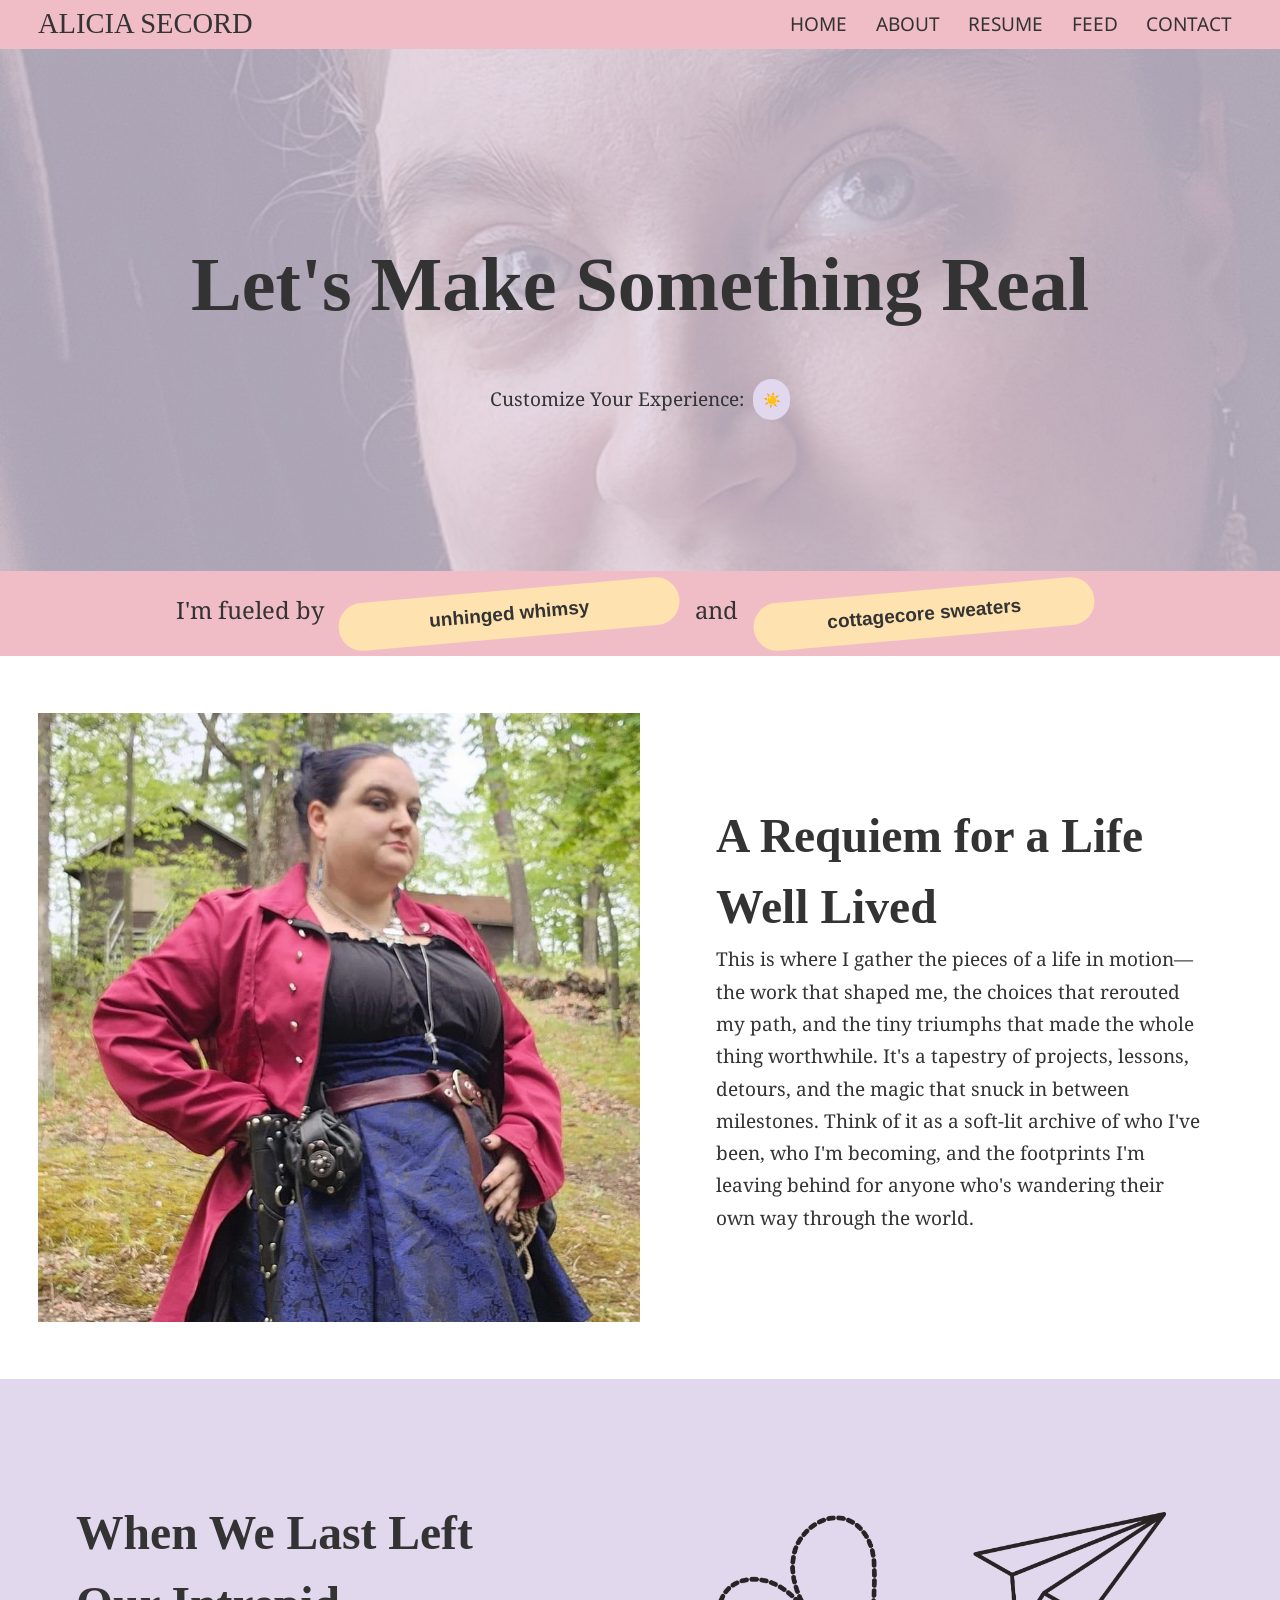
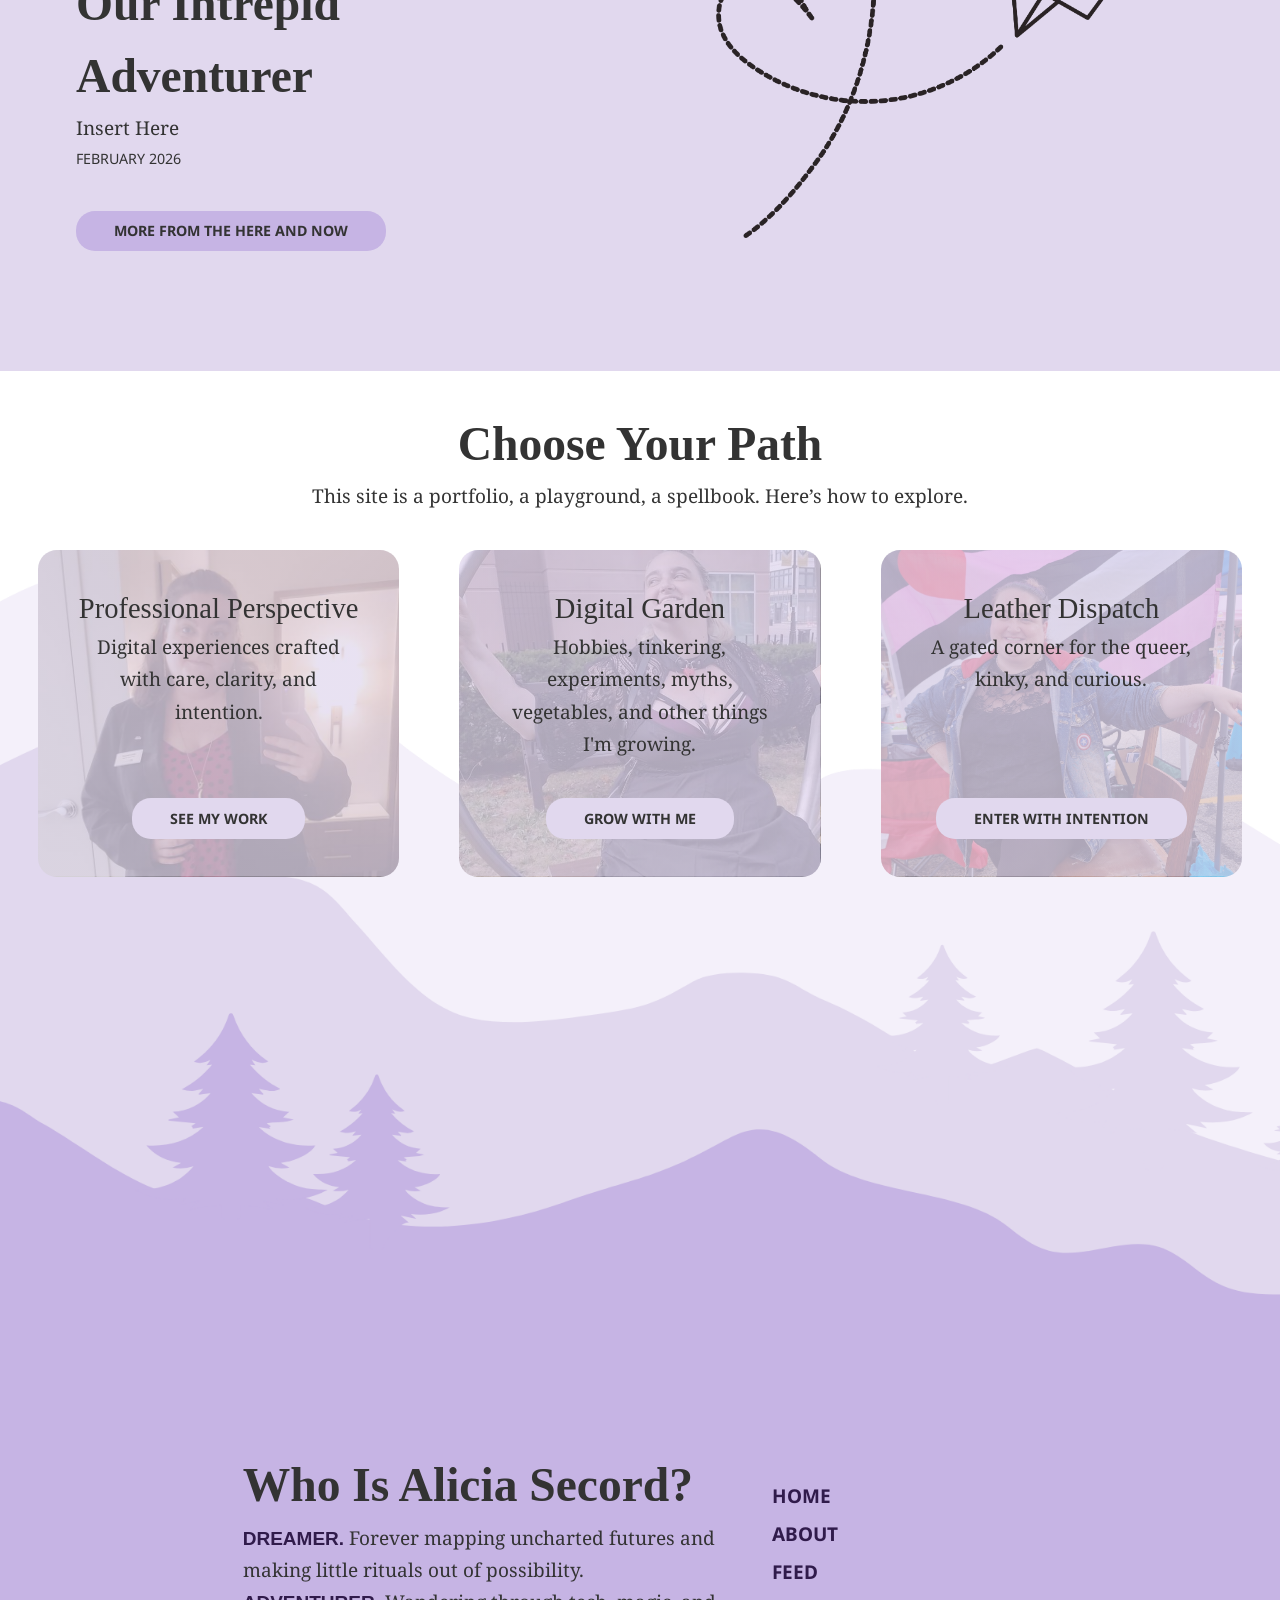
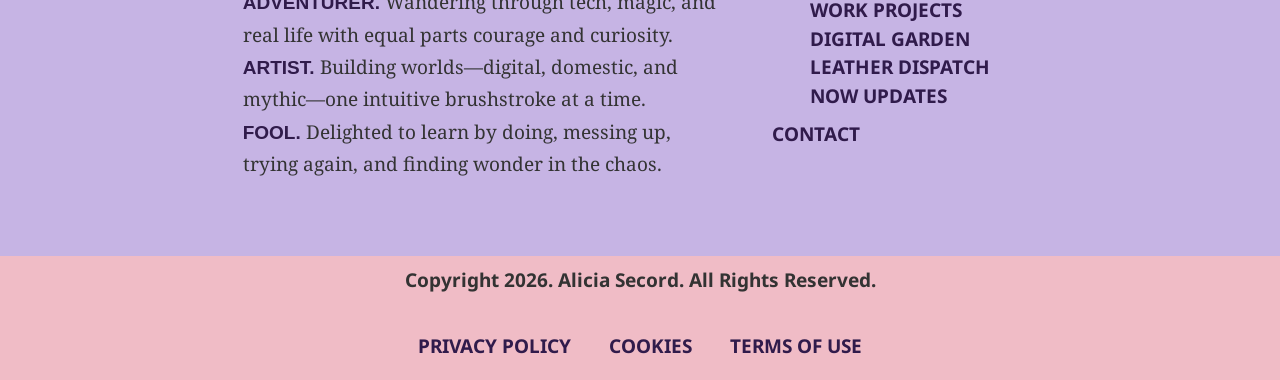
==== commit c0ece6b0: "Update language markers" ====
--- a/index.html
+++ b/index.html
@@ -1,5 +1,5 @@
 <!DOCTYPE html>
-<html data-theme="system">
+<html data-theme="system" lang="en">
 <head>
     <title>Alicia Secord | Portfolio, Grimoire, Digital Garden</title>
 
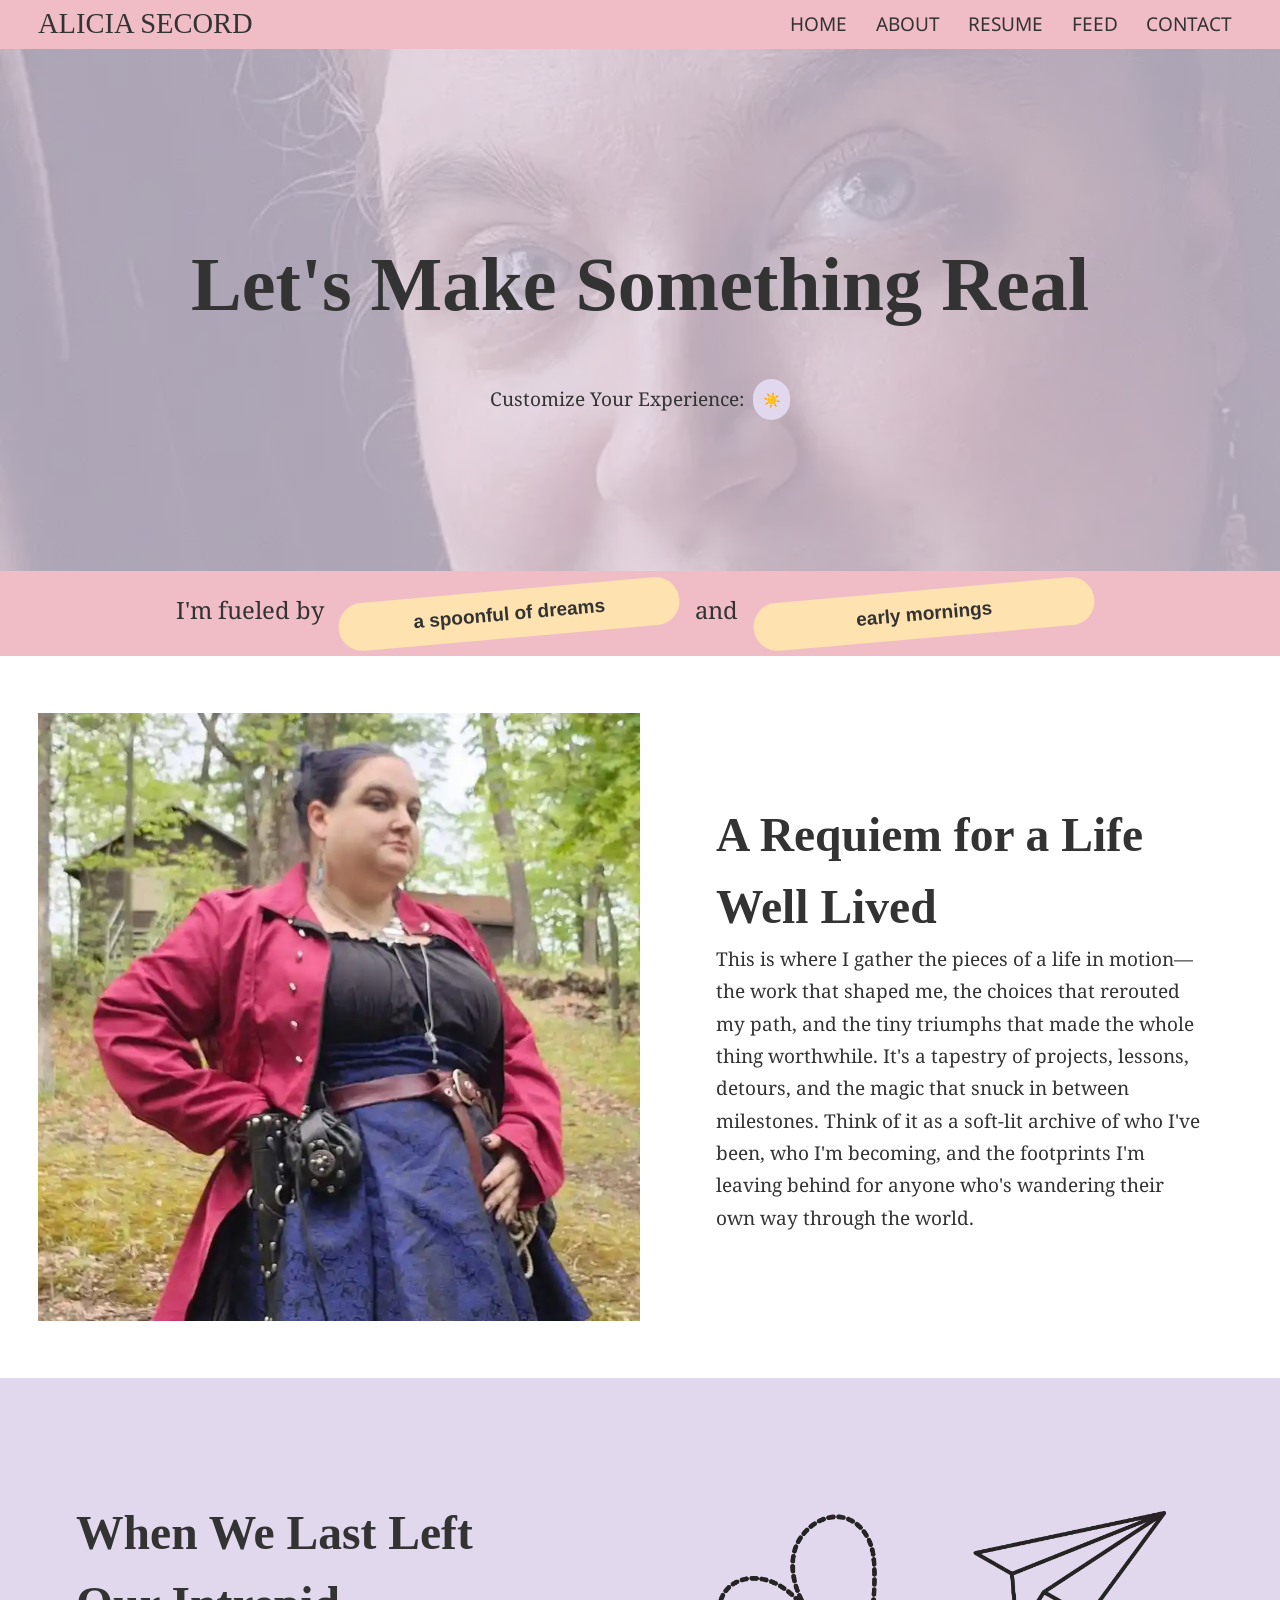
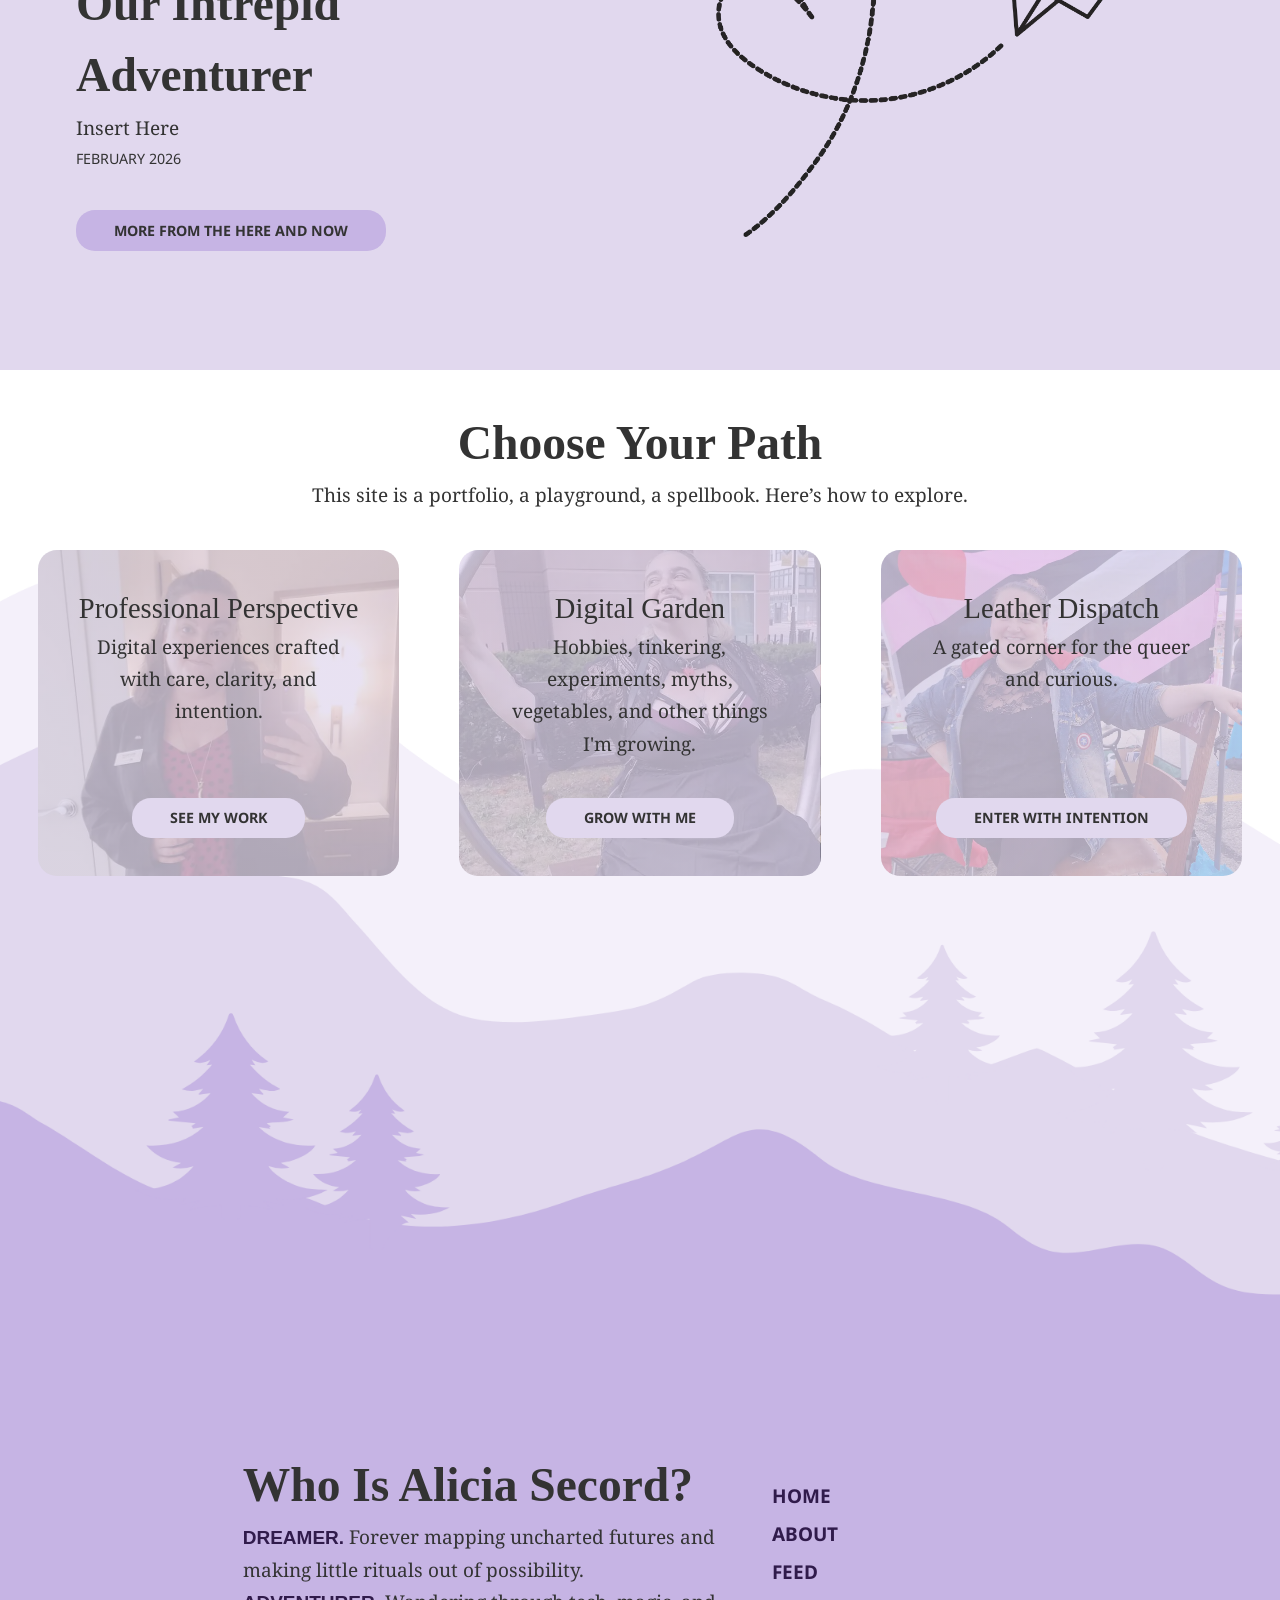
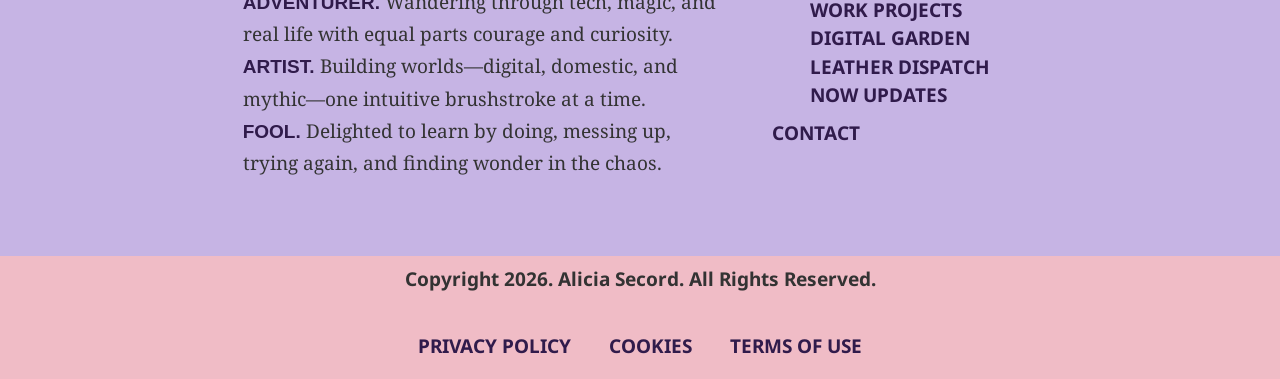
==== commit 0558f667: "Update index.html" ====
--- a/index.html
+++ b/index.html
@@ -90,7 +90,7 @@
                 <article class="background-image" id="home-leather">
                     <div>
                         <h3>Leather Dispatch</h3>
-                        <p>A gated corner for the queer, kinky, and curious.</p>
+                        <p>A gated corner for the queer and curious.</p>
                     </div>
                     <a class="btn btn-main" href="/dispatch" title="">Enter with Intention</a>
                 </article>
@@ -140,4 +140,4 @@
     <script src="scripts/fuel.js"></script>
 
 </body>
-</html> +</html> 
